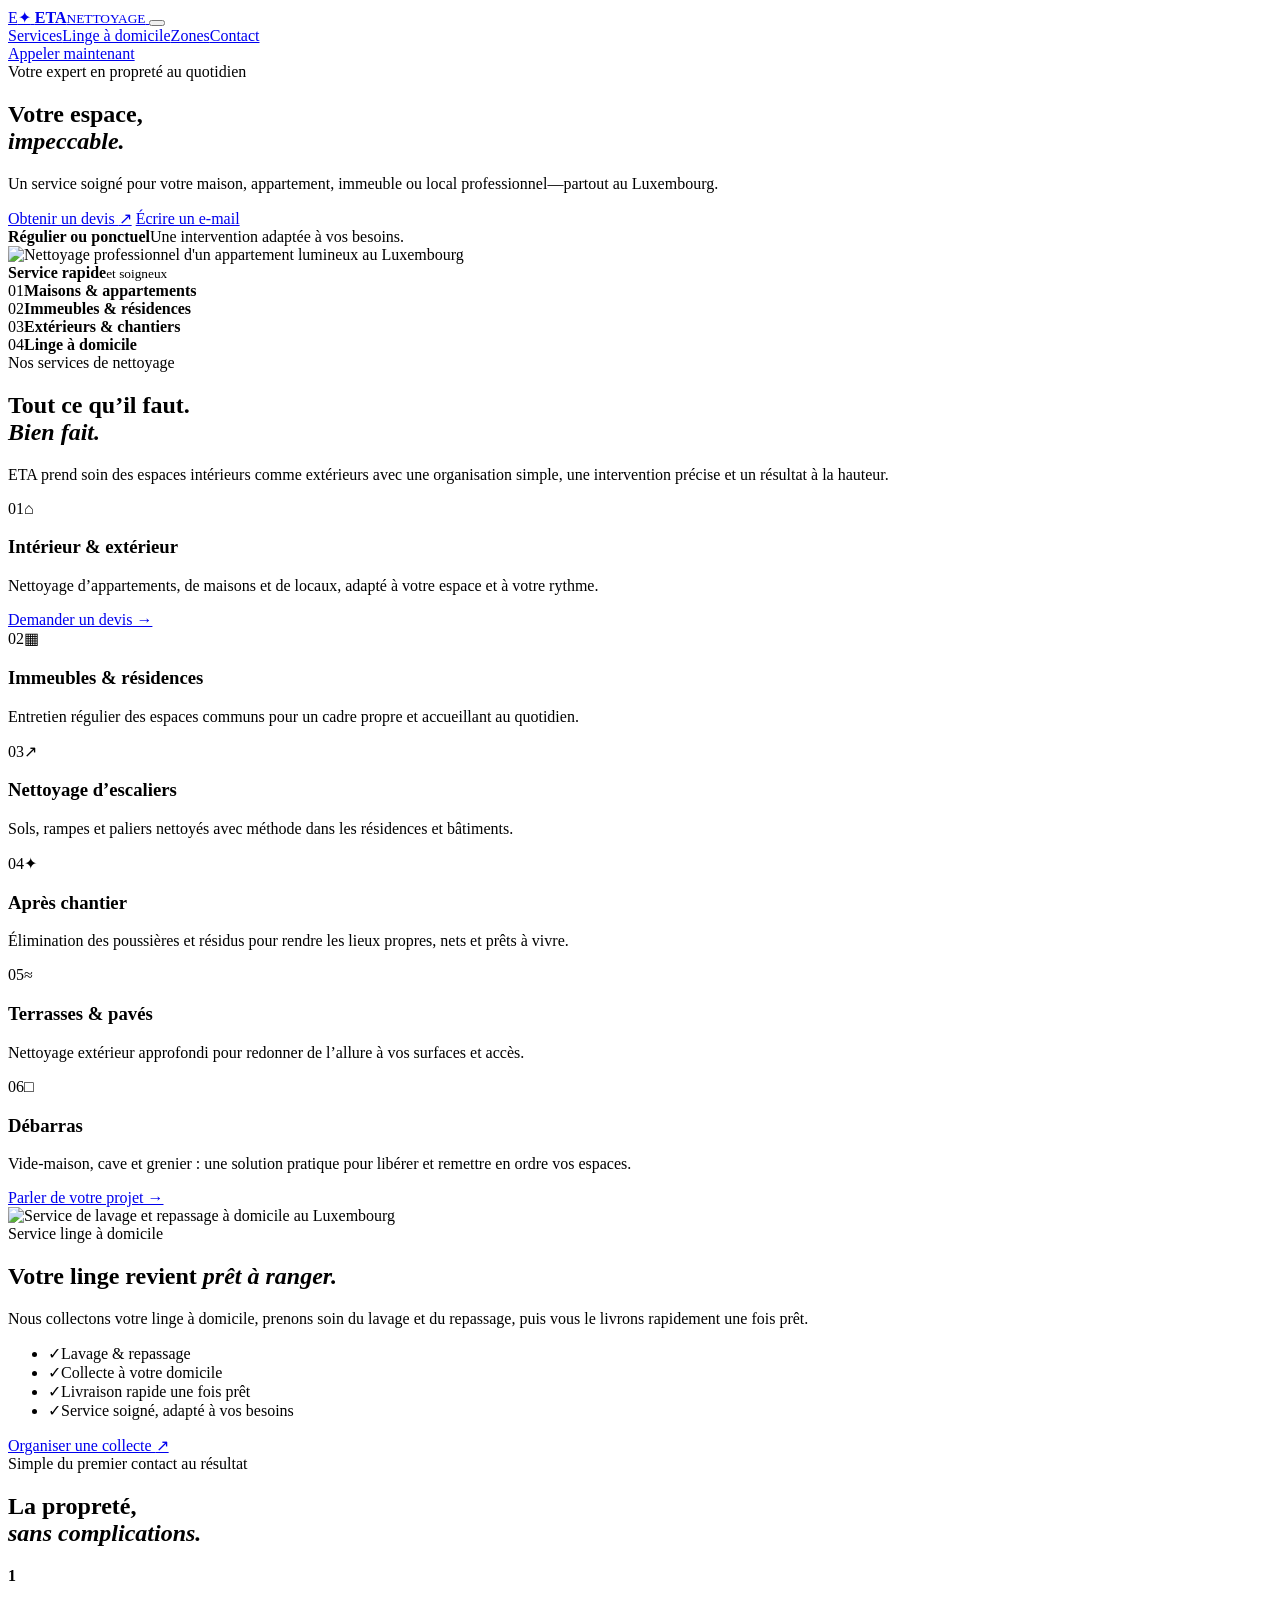
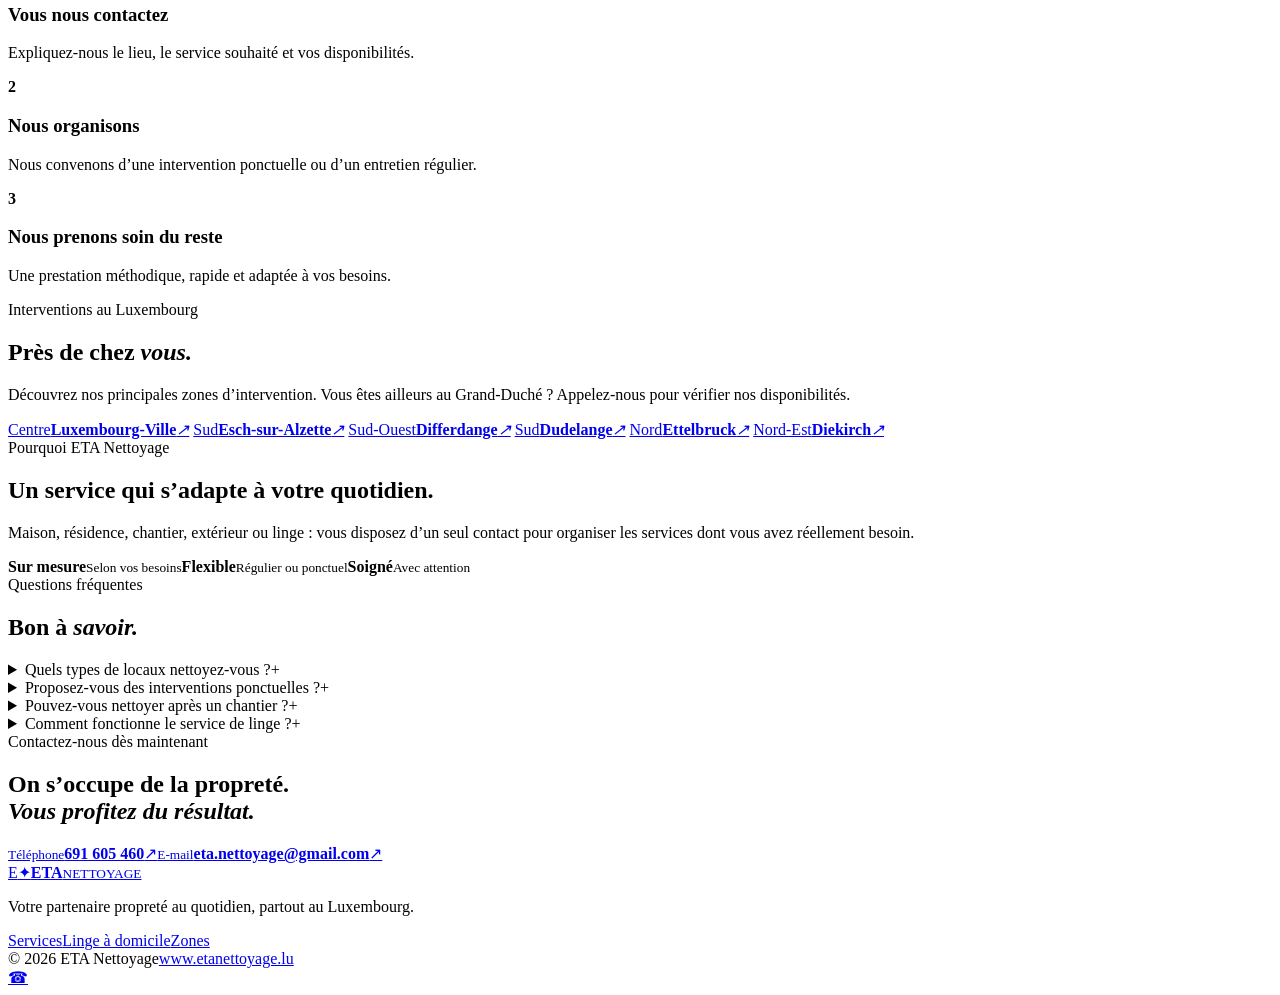
==== index.html @ 1ca92fc7 "Initial ETA Nettoyage website" ====
<!doctype html>
<html lang="fr">
<head>
  <meta charset="utf-8">
  <meta name="viewport" content="width=device-width, initial-scale=1">
  <title>Entreprise de nettoyage au Luxembourg | ETA Nettoyage</title>
  <meta name="description" content="ETA Nettoyage : nettoyage intérieur et extérieur, immeubles, fin de chantier, terrasses, débarras et service de linge à domicile partout au Luxembourg.">
  <meta name="robots" content="index,follow,max-image-preview:large">
  <meta name="theme-color" content="#082b4c">
  <link rel="canonical" href="https://www.etanettoyage.lu/">
  <link rel="icon" href="assets/favicon.svg" type="image/svg+xml">
  <link rel="preload" as="image" href="assets/nettoyage-luxembourg.webp" type="image/webp">
  <link rel="stylesheet" href="styles.css">
  <script type="application/ld+json">
  {"@context":"https://schema.org","@type":"CleaningService","name":"ETA Nettoyage","url":"https://www.etanettoyage.lu/","telephone":"+352691605460","email":"eta.nettoyage@gmail.com","areaServed":["Luxembourg","Luxembourg-Ville","Esch-sur-Alzette","Differdange","Dudelange","Ettelbruck","Diekirch"],"description":"Nettoyage intérieur et extérieur, entretien d'immeubles, nettoyage après chantier, débarras et service de linge à domicile au Luxembourg."}
  </script>
</head>
<body>
  <header class="site-header">
    <a class="brand" href="#accueil" aria-label="ETA Nettoyage, accueil">
      <span class="brand-mark">E<span>✦</span></span>
      <span><b>ETA</b><small>NETTOYAGE</small></span>
    </a>
    <button class="menu-toggle" aria-expanded="false" aria-controls="main-nav" aria-label="Ouvrir le menu"><span></span><span></span></button>
    <nav id="main-nav" class="main-nav" aria-label="Navigation principale">
      <a href="#services">Services</a><a href="#linge">Linge à domicile</a><a href="#zones">Zones</a><a href="#contact">Contact</a>
    </nav>
    <a class="button button-small header-call" href="tel:+352691605460">Appeler maintenant</a>
  </header>

  <main id="accueil">
    <section class="hero">
      <div class="hero-copy">
        <span class="eyebrow">Votre expert en propreté au quotidien</span>
        <h1>Votre espace,<br><em>impeccable.</em></h1>
        <p>Un service soigné pour votre maison, appartement, immeuble ou local professionnel—partout au Luxembourg.</p>
        <div class="hero-actions">
          <a class="button" href="tel:+352691605460">Obtenir un devis <span>↗</span></a>
          <a class="text-link" href="mailto:eta.nettoyage@gmail.com">Écrire un e-mail</a>
        </div>
        <div class="hero-proof"><b>Régulier ou ponctuel</b><span>Une intervention adaptée à vos besoins.</span></div>
      </div>
      <div class="hero-visual">
        <div class="image-frame"><img src="assets/nettoyage-luxembourg.webp" alt="Nettoyage professionnel d'un appartement lumineux au Luxembourg" width="1800" height="1012"></div>
        <div class="orbit orbit-one"></div><div class="orbit orbit-two"></div>
        <div class="availability"><span></span><b>Service rapide</b><small>et soigneux</small></div>
      </div>
    </section>

    <section class="trust-strip" aria-label="Nos engagements">
      <div><span>01</span><b>Maisons & appartements</b></div>
      <div><span>02</span><b>Immeubles & résidences</b></div>
      <div><span>03</span><b>Extérieurs & chantiers</b></div>
      <div><span>04</span><b>Linge à domicile</b></div>
    </section>

    <section id="services" class="section services wrap">
      <div class="section-heading split">
        <div><span class="eyebrow">Nos services de nettoyage</span><h2>Tout ce qu’il faut.<br><em>Bien fait.</em></h2></div>
        <p>ETA prend soin des espaces intérieurs comme extérieurs avec une organisation simple, une intervention précise et un résultat à la hauteur.</p>
      </div>
      <div class="service-grid">
        <article class="service-card featured"><span class="service-no">01</span><span class="service-icon">⌂</span><h3>Intérieur & extérieur</h3><p>Nettoyage d’appartements, de maisons et de locaux, adapté à votre espace et à votre rythme.</p><a href="tel:+352691605460">Demander un devis →</a></article>
        <article class="service-card"><span class="service-no">02</span><span class="service-icon">▦</span><h3>Immeubles & résidences</h3><p>Entretien régulier des espaces communs pour un cadre propre et accueillant au quotidien.</p></article>
        <article class="service-card"><span class="service-no">03</span><span class="service-icon">↗</span><h3>Nettoyage d’escaliers</h3><p>Sols, rampes et paliers nettoyés avec méthode dans les résidences et bâtiments.</p></article>
        <article class="service-card"><span class="service-no">04</span><span class="service-icon">✦</span><h3>Après chantier</h3><p>Élimination des poussières et résidus pour rendre les lieux propres, nets et prêts à vivre.</p></article>
        <article class="service-card"><span class="service-no">05</span><span class="service-icon">≈</span><h3>Terrasses & pavés</h3><p>Nettoyage extérieur approfondi pour redonner de l’allure à vos surfaces et accès.</p></article>
        <article class="service-card dark"><span class="service-no">06</span><span class="service-icon">□</span><h3>Débarras</h3><p>Vide-maison, cave et grenier : une solution pratique pour libérer et remettre en ordre vos espaces.</p><a href="tel:+352691605460">Parler de votre projet →</a></article>
      </div>
    </section>

    <section id="linge" class="laundry">
      <div class="laundry-image"><img src="assets/service-linge-domicile.webp" alt="Service de lavage et repassage à domicile au Luxembourg" width="1600" height="1200" loading="lazy"></div>
      <div class="laundry-copy">
        <span class="eyebrow light">Service linge à domicile</span>
        <h2>Votre linge revient <em>prêt à ranger.</em></h2>
        <p>Nous collectons votre linge à domicile, prenons soin du lavage et du repassage, puis vous le livrons rapidement une fois prêt.</p>
        <ul>
          <li><span>✓</span>Lavage & repassage</li>
          <li><span>✓</span>Collecte à votre domicile</li>
          <li><span>✓</span>Livraison rapide une fois prêt</li>
          <li><span>✓</span>Service soigné, adapté à vos besoins</li>
        </ul>
        <a class="button button-white" href="tel:+352691605460">Organiser une collecte <span>↗</span></a>
      </div>
    </section>

    <section class="section method wrap">
      <div class="method-intro"><span class="eyebrow">Simple du premier contact au résultat</span><h2>La propreté,<br><em>sans complications.</em></h2></div>
      <div class="steps">
        <article><b>1</b><div><h3>Vous nous contactez</h3><p>Expliquez-nous le lieu, le service souhaité et vos disponibilités.</p></div></article>
        <article><b>2</b><div><h3>Nous organisons</h3><p>Nous convenons d’une intervention ponctuelle ou d’un entretien régulier.</p></div></article>
        <article><b>3</b><div><h3>Nous prenons soin du reste</h3><p>Une prestation méthodique, rapide et adaptée à vos besoins.</p></div></article>
      </div>
    </section>

    <section id="zones" class="section areas">
      <div class="wrap">
        <div class="section-heading split"><div><span class="eyebrow light">Interventions au Luxembourg</span><h2>Près de chez <em>vous.</em></h2></div><p>Découvrez nos principales zones d’intervention. Vous êtes ailleurs au Grand-Duché ? Appelez-nous pour vérifier nos disponibilités.</p></div>
        <div class="area-grid">
          <a href="villes/luxembourg-ville.html"><span>Centre</span><b>Luxembourg-Ville</b><i>↗</i></a>
          <a href="villes/esch-sur-alzette.html"><span>Sud</span><b>Esch-sur-Alzette</b><i>↗</i></a>
          <a href="villes/differdange.html"><span>Sud-Ouest</span><b>Differdange</b><i>↗</i></a>
          <a href="villes/dudelange.html"><span>Sud</span><b>Dudelange</b><i>↗</i></a>
          <a href="villes/ettelbruck.html"><span>Nord</span><b>Ettelbruck</b><i>↗</i></a>
          <a href="villes/diekirch.html"><span>Nord-Est</span><b>Diekirch</b><i>↗</i></a>
        </div>
      </div>
    </section>

    <section class="section promise wrap">
      <div class="promise-card"><span class="eyebrow">Pourquoi ETA Nettoyage</span><h2>Un service qui s’adapte à votre quotidien.</h2><p>Maison, résidence, chantier, extérieur ou linge : vous disposez d’un seul contact pour organiser les services dont vous avez réellement besoin.</p><div class="promise-points"><span><b>Sur mesure</b><small>Selon vos besoins</small></span><span><b>Flexible</b><small>Régulier ou ponctuel</small></span><span><b>Soigné</b><small>Avec attention</small></span></div></div>
    </section>

    <section class="section faq wrap">
      <div class="section-heading centered"><span class="eyebrow">Questions fréquentes</span><h2>Bon à <em>savoir.</em></h2></div>
      <div class="faq-list">
        <details><summary>Quels types de locaux nettoyez-vous ?<span>+</span></summary><p>Nous intervenons dans les appartements, maisons, locaux, immeubles et résidences, à l’intérieur comme à l’extérieur.</p></details>
        <details><summary>Proposez-vous des interventions ponctuelles ?<span>+</span></summary><p>Oui. Nos services peuvent être organisés ponctuellement ou régulièrement, selon votre situation.</p></details>
        <details><summary>Pouvez-vous nettoyer après un chantier ?<span>+</span></summary><p>Oui, nous proposons un nettoyage après chantier ainsi que le nettoyage des terrasses, pavés et autres surfaces extérieures.</p></details>
        <details><summary>Comment fonctionne le service de linge ?<span>+</span></summary><p>Nous collectons votre linge à domicile, assurons le lavage et le repassage, puis le livrons rapidement une fois prêt.</p></details>
      </div>
    </section>

    <section id="contact" class="contact">
      <div class="contact-glow"></div>
      <div class="wrap contact-inner">
        <div><span class="eyebrow light">Contactez-nous dès maintenant</span><h2>On s’occupe de la propreté.<br><em>Vous profitez du résultat.</em></h2></div>
        <div class="contact-actions"><a href="tel:+352691605460"><small>Téléphone</small><b>691 605 460</b><span>↗</span></a><a href="mailto:eta.nettoyage@gmail.com"><small>E-mail</small><b>eta.nettoyage@gmail.com</b><span>↗</span></a></div>
      </div>
    </section>
  </main>

  <footer class="footer"><div class="wrap footer-main"><a class="brand brand-footer" href="#accueil"><span class="brand-mark">E<span>✦</span></span><span><b>ETA</b><small>NETTOYAGE</small></span></a><p>Votre partenaire propreté au quotidien, partout au Luxembourg.</p><div><a href="#services">Services</a><a href="#linge">Linge à domicile</a><a href="#zones">Zones</a></div></div><div class="wrap footer-bottom"><span>© 2026 ETA Nettoyage</span><a href="https://www.etanettoyage.lu/">www.etanettoyage.lu</a></div></footer>
  <a class="floating-call" href="tel:+352691605460" aria-label="Appeler ETA Nettoyage">☎</a>
  <script src="script.js"></script>
</body>
</html>
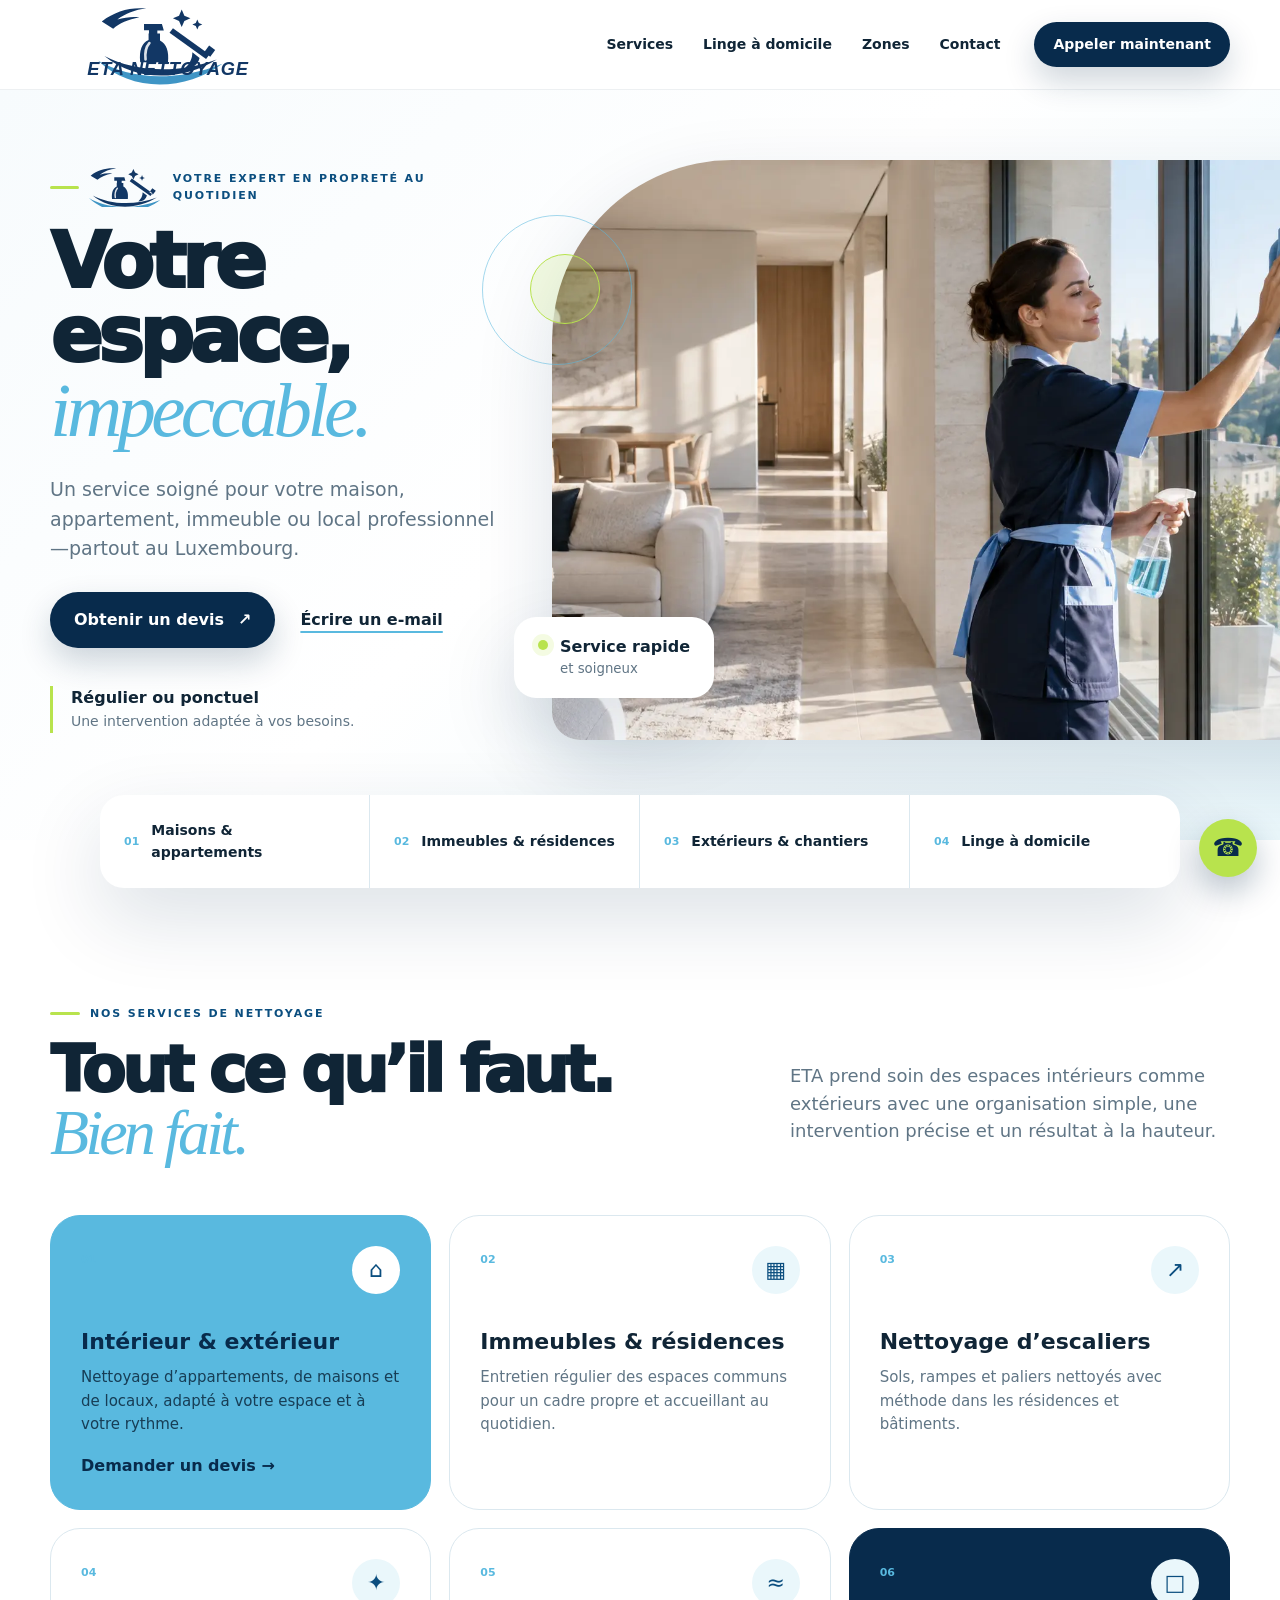
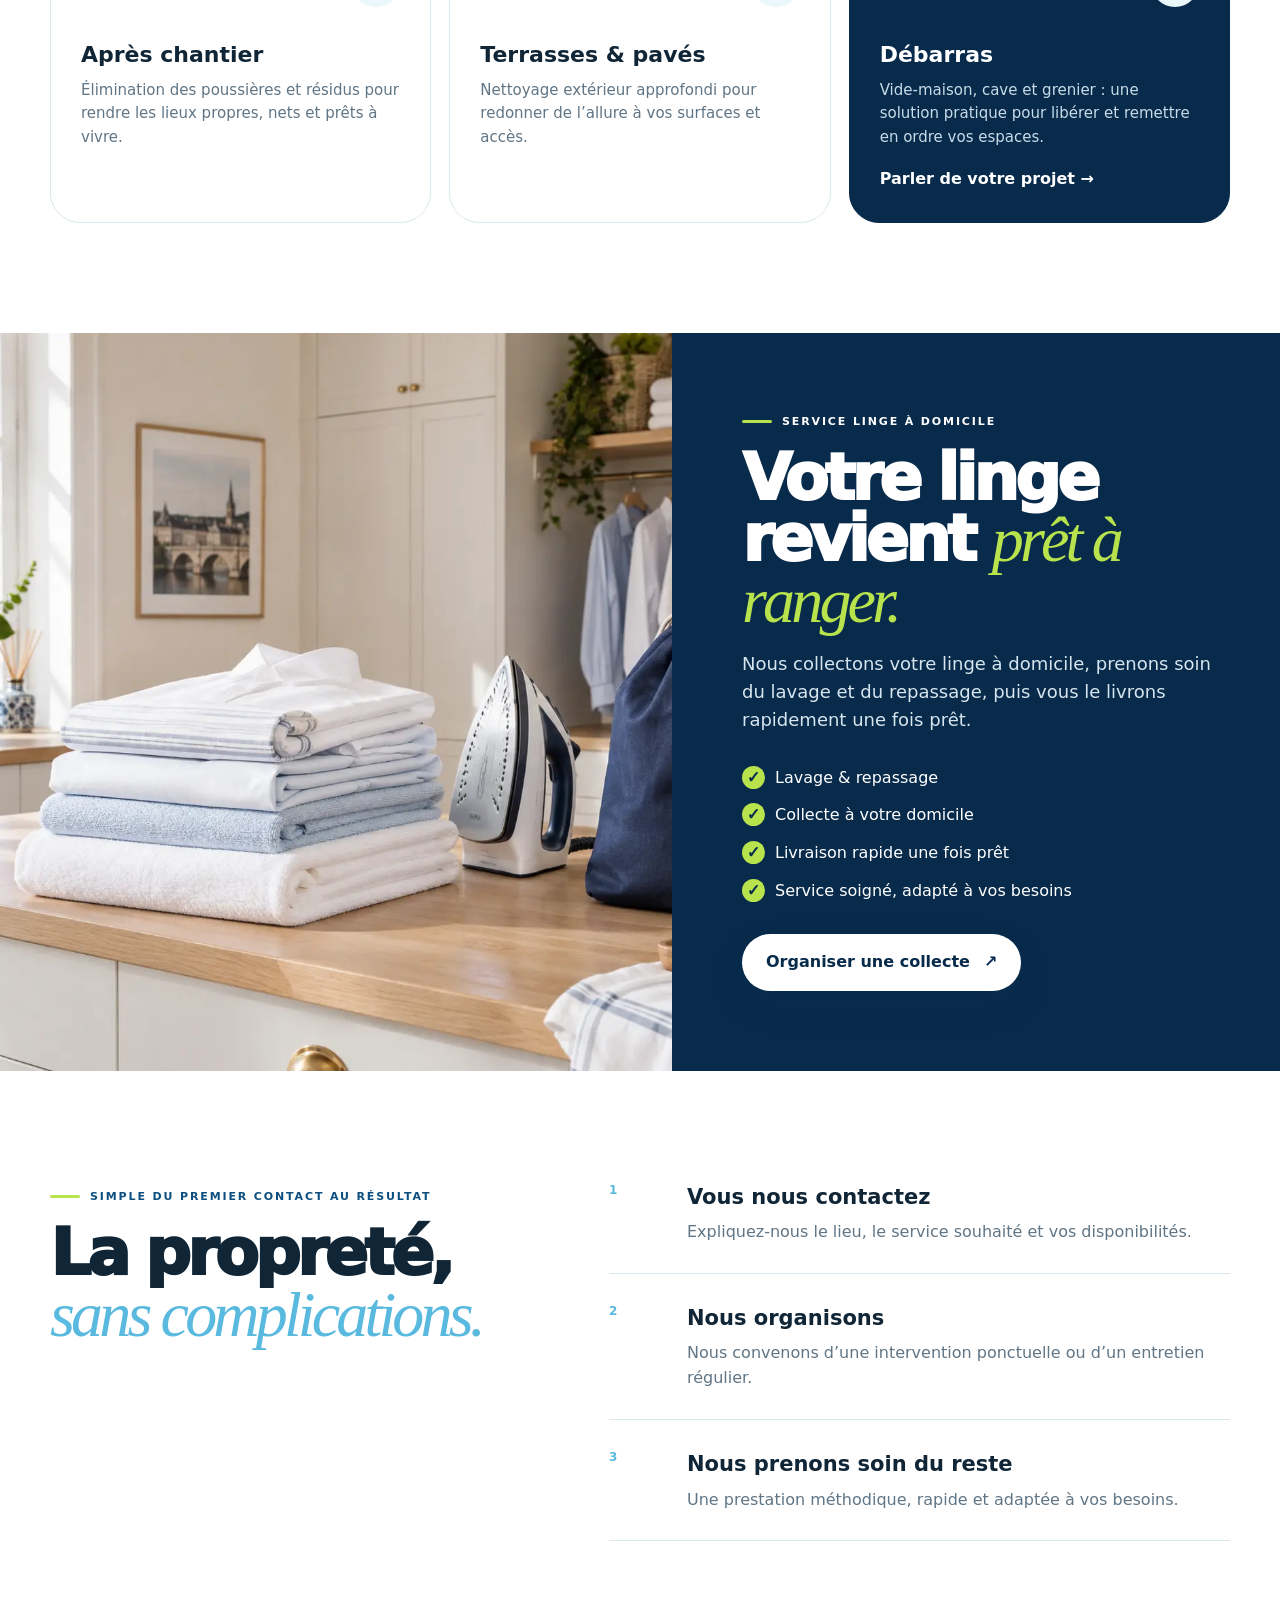
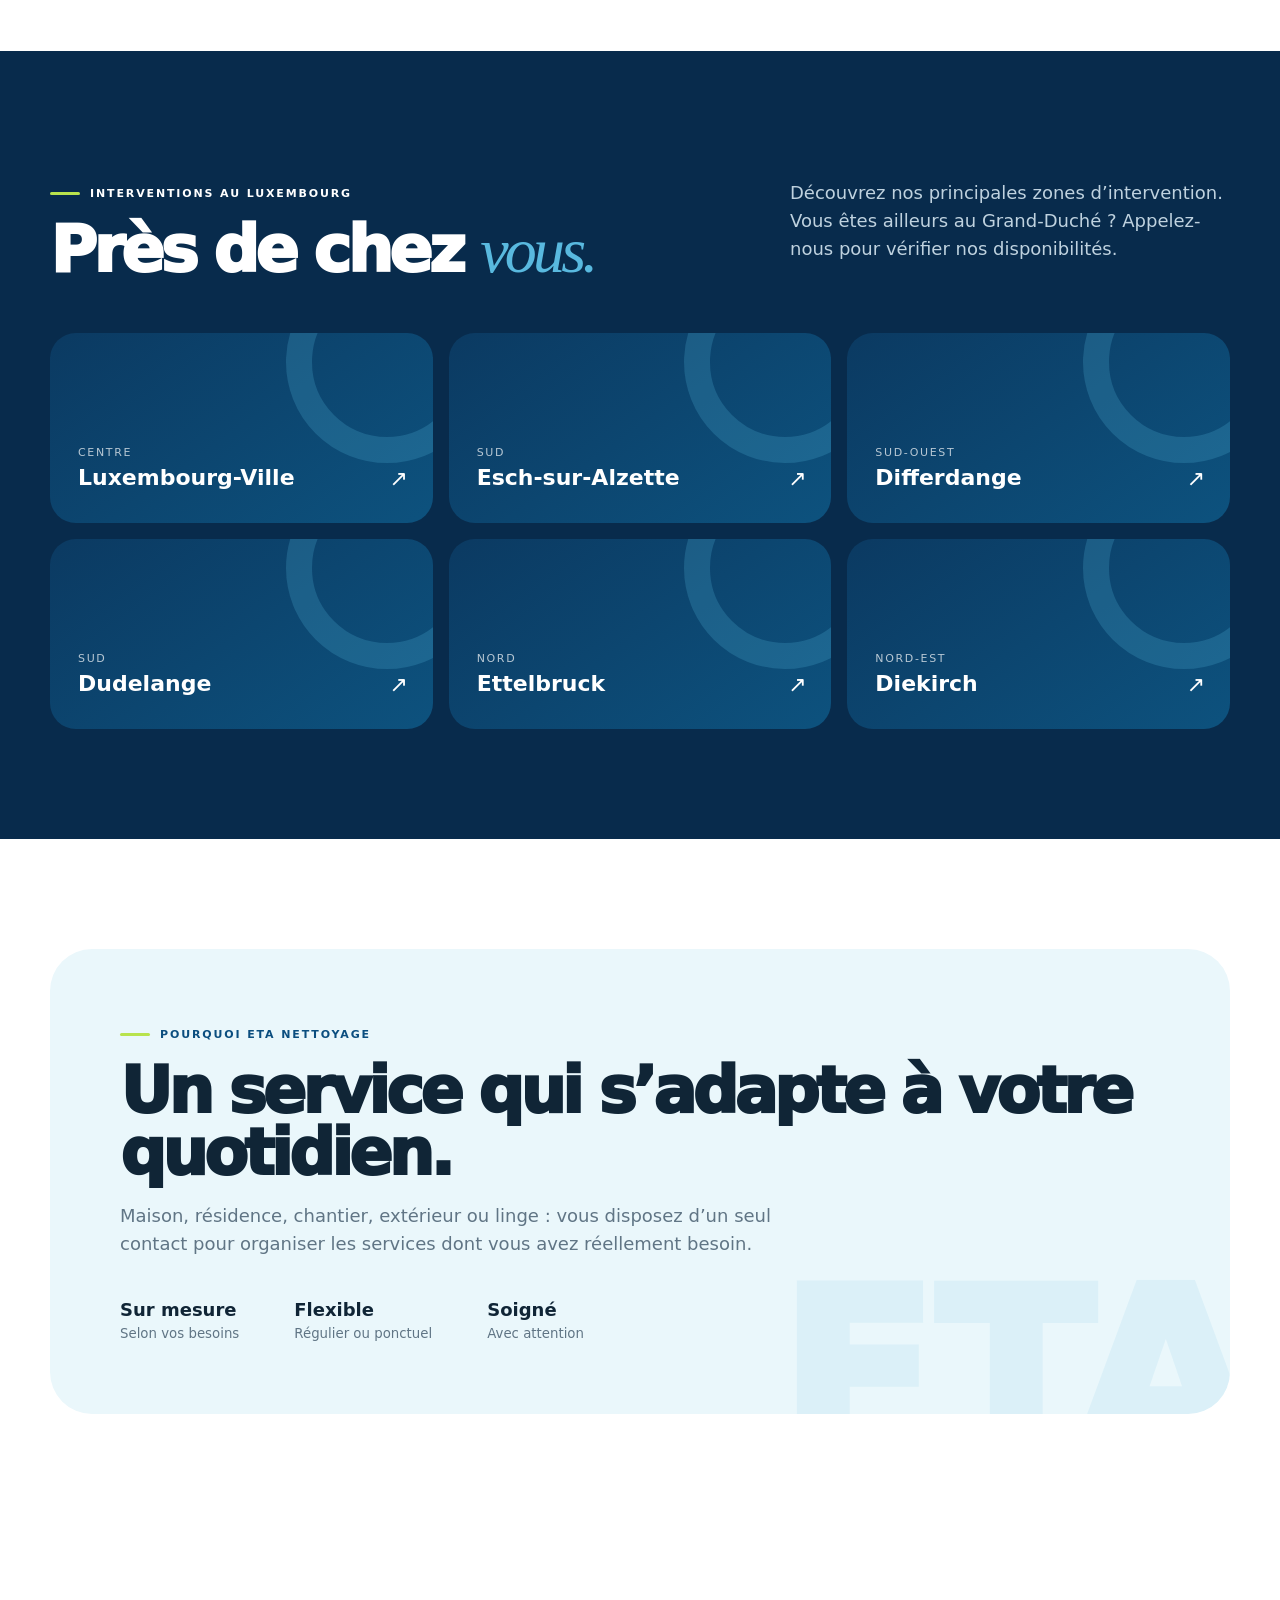
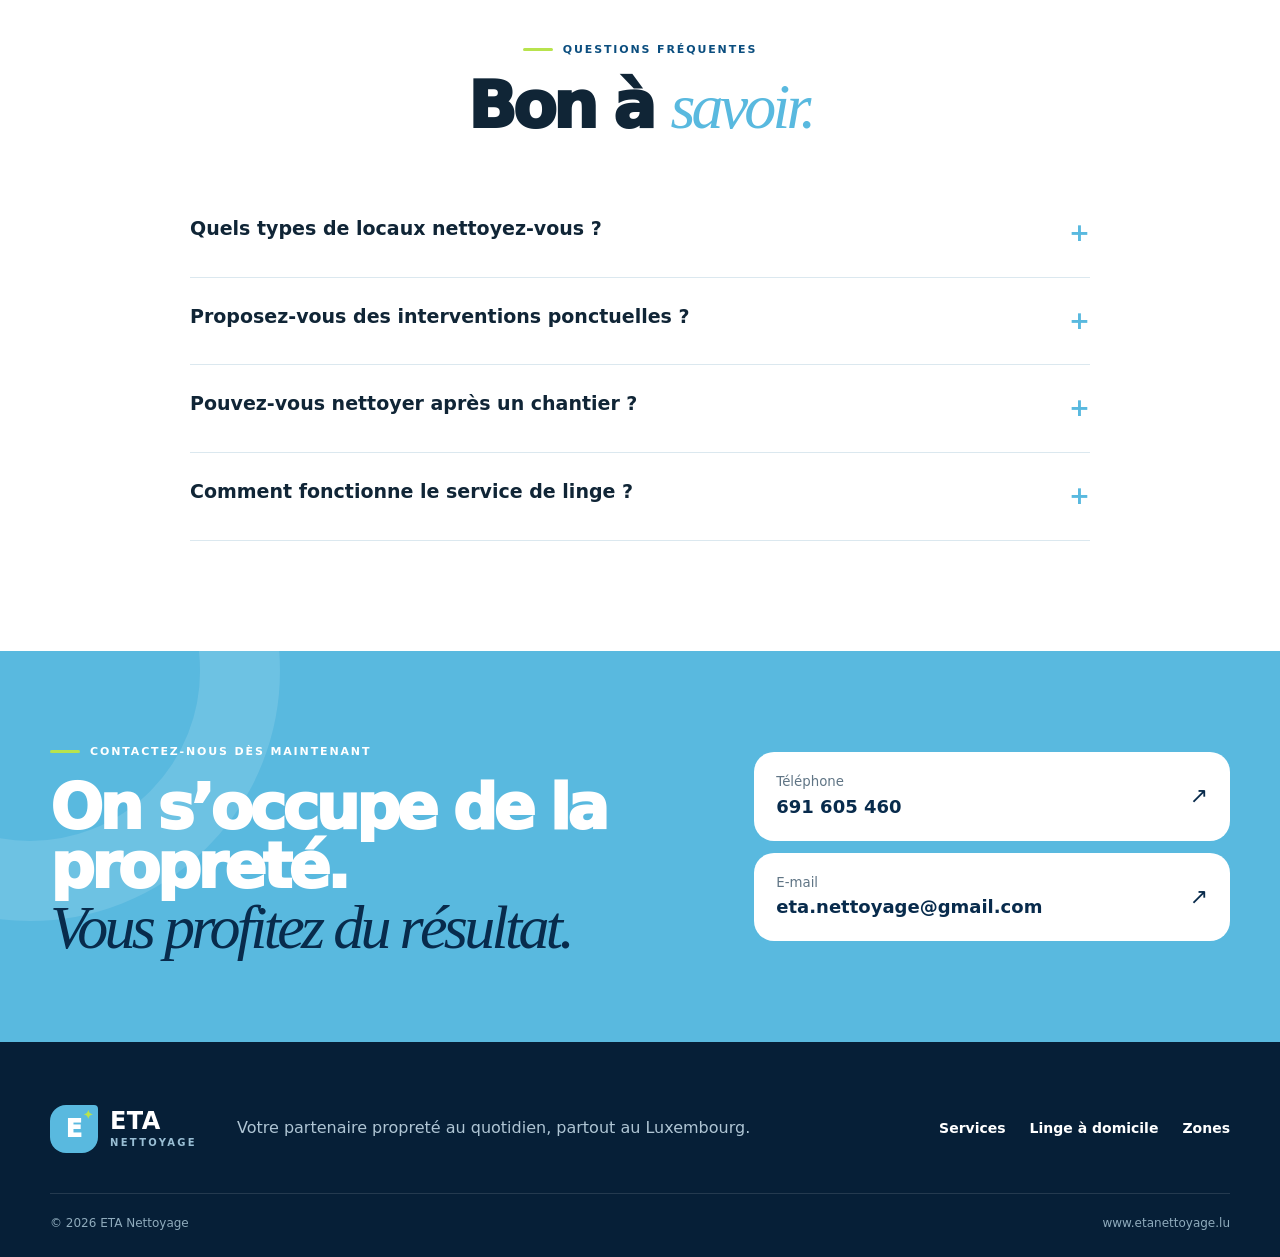
==== commit ea3a4ae5: "Use recreated ETA logo and rebalance hero typography" ====
--- a/index.html
+++ b/index.html
@@ -18,8 +18,7 @@
 <body>
   <header class="site-header">
     <a class="brand" href="#accueil" aria-label="ETA Nettoyage, accueil">
-      <span class="brand-mark">E<span>✦</span></span>
-      <span><b>ETA</b><small>NETTOYAGE</small></span>
+      <img class="brand-logo" src="assets/logo.svg" alt="ETA Nettoyage" width="236" height="80">
     </a>
     <button class="menu-toggle" aria-expanded="false" aria-controls="main-nav" aria-label="Ouvrir le menu"><span></span><span></span></button>
     <nav id="main-nav" class="main-nav" aria-label="Navigation principale">
@@ -31,7 +30,7 @@
   <main id="accueil">
     <section class="hero">
       <div class="hero-copy">
-        <span class="eyebrow">Votre expert en propreté au quotidien</span>
+        <span class="eyebrow hero-eyebrow"><img src="assets/logo-mark.svg" alt="" width="74" height="40"><span>Votre expert en propreté au quotidien</span></span>
         <h1>Votre espace,<br><em>impeccable.</em></h1>
         <p>Un service soigné pour votre maison, appartement, immeuble ou local professionnel—partout au Luxembourg.</p>
         <div class="hero-actions">
--- a/styles.css
+++ b/styles.css
@@ -0,0 +1,4 @@
+:root{--navy:#082b4c;--blue:#0b4e7f;--sky:#59b9df;--ice:#eaf7fb;--mint:#b8e34d;--ink:#102536;--muted:#607585;--line:#dbe8ef;--white:#fff;--shadow:0 30px 80px rgba(8,43,76,.14);--radius:30px}
+*{box-sizing:border-box}html{scroll-behavior:smooth}body{margin:0;font-family:Inter,Avenir,ui-sans-serif,system-ui,-apple-system,"Segoe UI",sans-serif;color:var(--ink);background:#fff;line-height:1.55}img{display:block;max-width:100%}a{color:inherit;text-decoration:none}.wrap{width:min(1180px,calc(100% - 40px));margin-inline:auto}.site-header{height:90px;display:flex;align-items:center;gap:34px;padding:0 max(20px,calc((100vw - 1180px)/2));background:rgba(255,255,255,.94);backdrop-filter:blur(16px);position:sticky;top:0;z-index:30;border-bottom:1px solid rgba(8,43,76,.07)}.brand{display:flex;align-items:center;gap:12px;line-height:1}.brand-mark{width:48px;height:48px;border-radius:16px 4px 16px 16px;background:var(--navy);color:white;display:grid;place-items:center;font-size:24px;font-weight:950;position:relative}.brand-mark span{font-size:12px;color:var(--mint);position:absolute;right:5px;top:4px}.brand>span:last-child{display:flex;flex-direction:column}.brand b{font-size:24px;letter-spacing:.02em}.brand small{font-size:10px;letter-spacing:.23em;font-weight:900;color:var(--blue);margin-top:5px}.main-nav{display:flex;gap:30px;margin-left:auto;font-size:14px;font-weight:750}.main-nav a{position:relative}.main-nav a:after{content:"";position:absolute;left:0;right:100%;bottom:-7px;height:2px;background:var(--sky);transition:.25s}.main-nav a:hover:after{right:0}.button{display:inline-flex;align-items:center;justify-content:center;gap:14px;border-radius:999px;background:var(--navy);color:#fff;padding:16px 24px;font-weight:850;box-shadow:0 14px 32px rgba(8,43,76,.2);transition:.25s}.button:hover{transform:translateY(-2px);background:var(--blue)}.button-small{padding:12px 19px;font-size:14px}.button-white{background:#fff;color:var(--navy)}.text-link{font-weight:800;text-decoration:underline;text-decoration-color:var(--sky);text-decoration-thickness:2px;text-underline-offset:6px}.menu-toggle{display:none;border:0;background:none;padding:9px}.menu-toggle span{display:block;width:25px;height:2px;background:var(--navy);margin:6px}.hero{min-height:700px;display:grid;grid-template-columns:minmax(420px,.8fr) minmax(520px,1.2fr);align-items:center;gap:50px;padding:70px max(20px,calc((100vw - 1180px)/2)) 100px;overflow:hidden;background:linear-gradient(135deg,#f7fbfd 0%,#fff 48%,#eaf7fb 100%)}.hero-copy{position:relative;z-index:2}.eyebrow{display:inline-flex;align-items:center;gap:10px;text-transform:uppercase;letter-spacing:.17em;font-size:11px;font-weight:900;color:var(--blue);margin-bottom:18px}.eyebrow:before{content:"";width:30px;height:3px;background:var(--mint);border-radius:4px}.eyebrow.light{color:#fff}.hero h1,.section-heading h2,.laundry h2,.method h2,.promise h2,.contact h2,.city-hero h1{font-size:clamp(48px,6vw,80px);letter-spacing:-.06em;line-height:.96;margin:0;font-weight:920}.hero h1 em,.section-heading h2 em,.method h2 em,.contact h2 em,.city-hero h1 em{font-family:Georgia,serif;font-weight:400;color:var(--sky)}.hero p{font-size:19px;color:var(--muted);max-width:590px;margin:28px 0}.hero-actions{display:flex;align-items:center;gap:25px}.hero-proof{margin-top:38px;padding-left:18px;border-left:3px solid var(--mint);display:flex;flex-direction:column}.hero-proof span{font-size:14px;color:var(--muted)}.hero-visual{position:relative;min-height:580px}.image-frame{position:absolute;inset:0 -14vw 0 0;border-radius:180px 0 0 28px;overflow:hidden;box-shadow:var(--shadow)}.image-frame img{width:100%;height:100%;object-fit:cover;object-position:center}.orbit{position:absolute;border:1px solid rgba(89,185,223,.55);border-radius:50%;pointer-events:none}.orbit-one{width:150px;height:150px;left:-70px;top:55px}.orbit-two{width:70px;height:70px;left:-22px;top:94px;background:rgba(184,227,77,.16);border-color:var(--mint)}.availability{position:absolute;left:-38px;bottom:42px;background:#fff;padding:18px 24px;border-radius:22px;box-shadow:var(--shadow);display:grid;grid-template-columns:12px auto;column-gap:10px}.availability>span{width:10px;height:10px;background:var(--mint);border-radius:50%;margin-top:5px;box-shadow:0 0 0 6px rgba(184,227,77,.16)}.availability b,.availability small{grid-column:2}.availability small{color:var(--muted)}.trust-strip{width:min(1080px,calc(100% - 40px));margin:-45px auto 0;position:relative;z-index:4;background:#fff;box-shadow:var(--shadow);border-radius:24px;display:grid;grid-template-columns:repeat(4,1fr);overflow:hidden}.trust-strip div{display:grid;grid-template-columns:auto 1fr;gap:12px;padding:25px 24px;border-right:1px solid var(--line);align-items:center}.trust-strip div:last-child{border:0}.trust-strip span{font-size:11px;color:var(--sky);font-weight:900}.trust-strip b{font-size:14px}.section{padding:110px 0}.section-heading{margin-bottom:52px}.split{display:grid;grid-template-columns:1.2fr .8fr;gap:80px;align-items:end}.section-heading h2,.method h2,.promise h2{font-size:clamp(42px,5vw,66px)}.split>p{font-size:18px;color:var(--muted);max-width:510px}.service-grid{display:grid;grid-template-columns:repeat(3,1fr);gap:18px}.service-card{border:1px solid var(--line);border-radius:var(--radius);padding:30px;min-height:285px;position:relative;transition:.25s;background:#fff}.service-card:hover{transform:translateY(-5px);box-shadow:var(--shadow);border-color:transparent}.service-no{font-size:11px;color:var(--sky);font-weight:900}.service-icon{float:right;width:48px;height:48px;border-radius:50%;display:grid;place-items:center;background:var(--ice);font-size:22px;color:var(--blue)}.service-card h3{font-size:22px;line-height:1.15;margin:58px 0 12px}.service-card p{font-size:15px;color:var(--muted);margin:0}.service-card a{display:inline-block;margin-top:18px;font-weight:850}.service-card.featured{background:var(--sky);color:var(--navy);border-color:var(--sky)}.service-card.featured p{color:#173d55}.service-card.featured .service-icon{background:#fff}.service-card.dark{background:var(--navy);color:#fff;border-color:var(--navy)}.service-card.dark p{color:#c8dbe8}.laundry{display:grid;grid-template-columns:1.05fr .95fr;min-height:680px;background:var(--navy);color:#fff}.laundry-image img{width:100%;height:100%;object-fit:cover}.laundry-copy{padding:80px max(40px,calc((100vw - 1180px)/2));padding-left:70px;display:flex;flex-direction:column;align-items:flex-start;justify-content:center}.laundry h2{font-size:clamp(42px,5vw,64px);max-width:620px}.laundry h2 em{font-family:Georgia,serif;font-weight:400;color:var(--mint)}.laundry-copy>p{font-size:18px;color:#d6e5ee;max-width:580px}.laundry ul{list-style:none;padding:0;margin:14px 0 30px;display:grid;gap:13px}.laundry li span{display:inline-grid;place-items:center;width:23px;height:23px;border-radius:50%;background:var(--mint);color:var(--navy);font-weight:950;margin-right:10px}.method{display:grid;grid-template-columns:.85fr 1.15fr;gap:100px}.steps article{display:grid;grid-template-columns:58px 1fr;gap:20px;padding:28px 0;border-bottom:1px solid var(--line)}.steps article:first-child{padding-top:0}.steps>b,.steps article>b{font-size:12px;color:var(--sky)}.steps h3{margin:0 0 7px;font-size:21px}.steps p{margin:0;color:var(--muted)}.areas{background:var(--navy);color:#fff}.areas .split>p{color:#bfd2df}.area-grid{display:grid;grid-template-columns:repeat(3,1fr);gap:16px}.area-grid a{min-height:190px;padding:28px;border-radius:26px;background:linear-gradient(145deg,#0b3a62,#0d527e);position:relative;overflow:hidden;display:flex;flex-direction:column;justify-content:flex-end;transition:.25s}.area-grid a:before{content:"";position:absolute;width:150px;height:150px;border:26px solid rgba(89,185,223,.22);border-radius:50%;right:-55px;top:-72px}.area-grid a:hover{transform:translateY(-4px);background:linear-gradient(145deg,var(--blue),var(--sky))}.area-grid span{font-size:11px;text-transform:uppercase;letter-spacing:.15em;opacity:.7}.area-grid b{font-size:22px}.area-grid i{font-style:normal;position:absolute;right:25px;bottom:27px;font-size:22px}.promise-card{border-radius:42px;background:var(--ice);padding:70px;position:relative;overflow:hidden}.promise-card:after{content:"ETA";position:absolute;right:-20px;bottom:-80px;font-size:230px;font-weight:950;color:rgba(89,185,223,.1);line-height:1}.promise-card>p{font-size:18px;color:var(--muted);max-width:720px;position:relative;z-index:1}.promise-points{display:flex;gap:55px;margin-top:38px;position:relative;z-index:1}.promise-points span{display:flex;flex-direction:column}.promise-points b{font-size:18px}.promise-points small{color:var(--muted)}.centered{text-align:center}.centered .eyebrow{justify-content:center}.faq-list{max-width:900px;margin:auto}.faq details{border-bottom:1px solid var(--line)}.faq summary{list-style:none;cursor:pointer;padding:24px 0;display:flex;justify-content:space-between;font-size:19px;font-weight:800}.faq summary::-webkit-details-marker{display:none}.faq summary span{font-size:25px;color:var(--sky)}.faq details p{margin:-5px 0 24px;color:var(--muted);max-width:760px}.contact{background:var(--sky);color:#fff;padding:85px 0;position:relative;overflow:hidden}.contact-glow{position:absolute;width:500px;height:500px;border:80px solid rgba(255,255,255,.12);border-radius:50%;left:-220px;top:-230px}.contact-inner{position:relative;display:grid;grid-template-columns:1fr .75fr;gap:70px;align-items:center}.contact h2{font-size:clamp(40px,5vw,62px)}.contact h2 em{color:var(--navy)}.contact-actions{display:grid;gap:12px}.contact-actions a{background:#fff;color:var(--navy);padding:20px 22px;border-radius:20px;display:grid;grid-template-columns:1fr auto}.contact-actions small{display:block;color:var(--muted);grid-column:1}.contact-actions b{font-size:18px;grid-column:1;overflow-wrap:anywhere}.contact-actions span{grid-row:1/3;grid-column:2;align-self:center;font-size:22px}.footer{background:#061f37;color:#fff;padding:58px 0 24px}.footer-main{display:grid;grid-template-columns:auto 1fr auto;gap:40px;align-items:center}.brand-footer .brand-mark{background:var(--sky)}.brand-footer small{color:#99bed4}.footer-main p{color:#afc5d4}.footer-main>div{display:flex;gap:24px;font-weight:700;font-size:14px}.footer-bottom{border-top:1px solid rgba(255,255,255,.12);margin-top:36px;padding-top:20px;display:flex;justify-content:space-between;font-size:12px;color:#8fabbc}.floating-call{position:fixed;right:23px;bottom:23px;width:58px;height:58px;border-radius:50%;background:var(--mint);color:var(--navy);display:grid;place-items:center;font-size:25px;box-shadow:0 14px 32px rgba(8,43,76,.28);z-index:40}.city-hero{background:linear-gradient(135deg,var(--navy),#0d527e);color:#fff;padding:110px 0 90px}.city-hero p{font-size:19px;color:#d2e3ed;max-width:680px;margin:26px 0}.city-content{display:grid;grid-template-columns:1.2fr .8fr;gap:70px}.city-content h2{font-size:36px;line-height:1.1}.city-content p,.city-content li{color:var(--muted)}.city-content aside{background:var(--ice);border-radius:28px;padding:30px;height:max-content}.city-content aside h3{margin-top:0}.city-content aside a{display:block;margin-top:12px;font-weight:800}.city-links{display:grid;grid-template-columns:repeat(3,1fr);gap:12px}.city-links a{padding:17px;border:1px solid var(--line);border-radius:16px;font-weight:750}.city-links a:hover{border-color:var(--sky);background:var(--ice)}
+@media(max-width:960px){.main-nav{display:none;position:absolute;top:80px;left:20px;right:20px;background:#fff;border-radius:20px;padding:24px;box-shadow:var(--shadow);flex-direction:column}.main-nav.open{display:flex}.menu-toggle{display:block;margin-left:auto}.header-call{display:none}.hero{grid-template-columns:1fr;gap:35px;padding-top:60px}.hero-visual{min-height:500px}.image-frame{inset:0 -10vw 0 8vw}.trust-strip{grid-template-columns:repeat(2,1fr)}.service-grid,.area-grid{grid-template-columns:repeat(2,1fr)}.laundry{grid-template-columns:1fr}.laundry-image{height:480px}.laundry-copy{padding:70px 35px}.method,.contact-inner,.city-content{grid-template-columns:1fr}.footer-main{grid-template-columns:auto 1fr}.footer-main>div{display:none}}
+@media(max-width:620px){.wrap{width:min(100% - 28px,1180px)}.site-header{height:76px;padding-inline:14px}.brand-mark{width:43px;height:43px}.brand b{font-size:21px}.hero{min-height:auto;padding:56px 14px 78px}.hero h1{font-size:52px}.hero p{font-size:17px}.hero-actions{align-items:flex-start;flex-direction:column}.hero-visual{min-height:400px}.image-frame{inset:0 -35vw 0 0;border-radius:100px 0 0 22px}.availability{left:10px;bottom:18px}.orbit{display:none}.trust-strip{grid-template-columns:1fr;margin-top:-34px}.trust-strip div{padding:18px 20px;border-right:0;border-bottom:1px solid var(--line)}.section{padding:78px 0}.split{grid-template-columns:1fr;gap:18px}.section-heading{margin-bottom:36px}.service-grid,.area-grid,.city-links{grid-template-columns:1fr}.laundry-image{height:340px}.laundry-copy{padding:60px 20px}.method{gap:45px}.promise-card{padding:42px 25px;border-radius:28px}.promise-points{flex-direction:column;gap:18px}.contact{padding:68px 0}.contact-inner{gap:40px}.contact-actions b{font-size:16px}.footer-main{grid-template-columns:1fr}.footer-main p{margin:0}.footer-bottom{flex-direction:column;gap:8px}.city-hero{padding:75px 0}.city-hero h1{font-size:49px}}
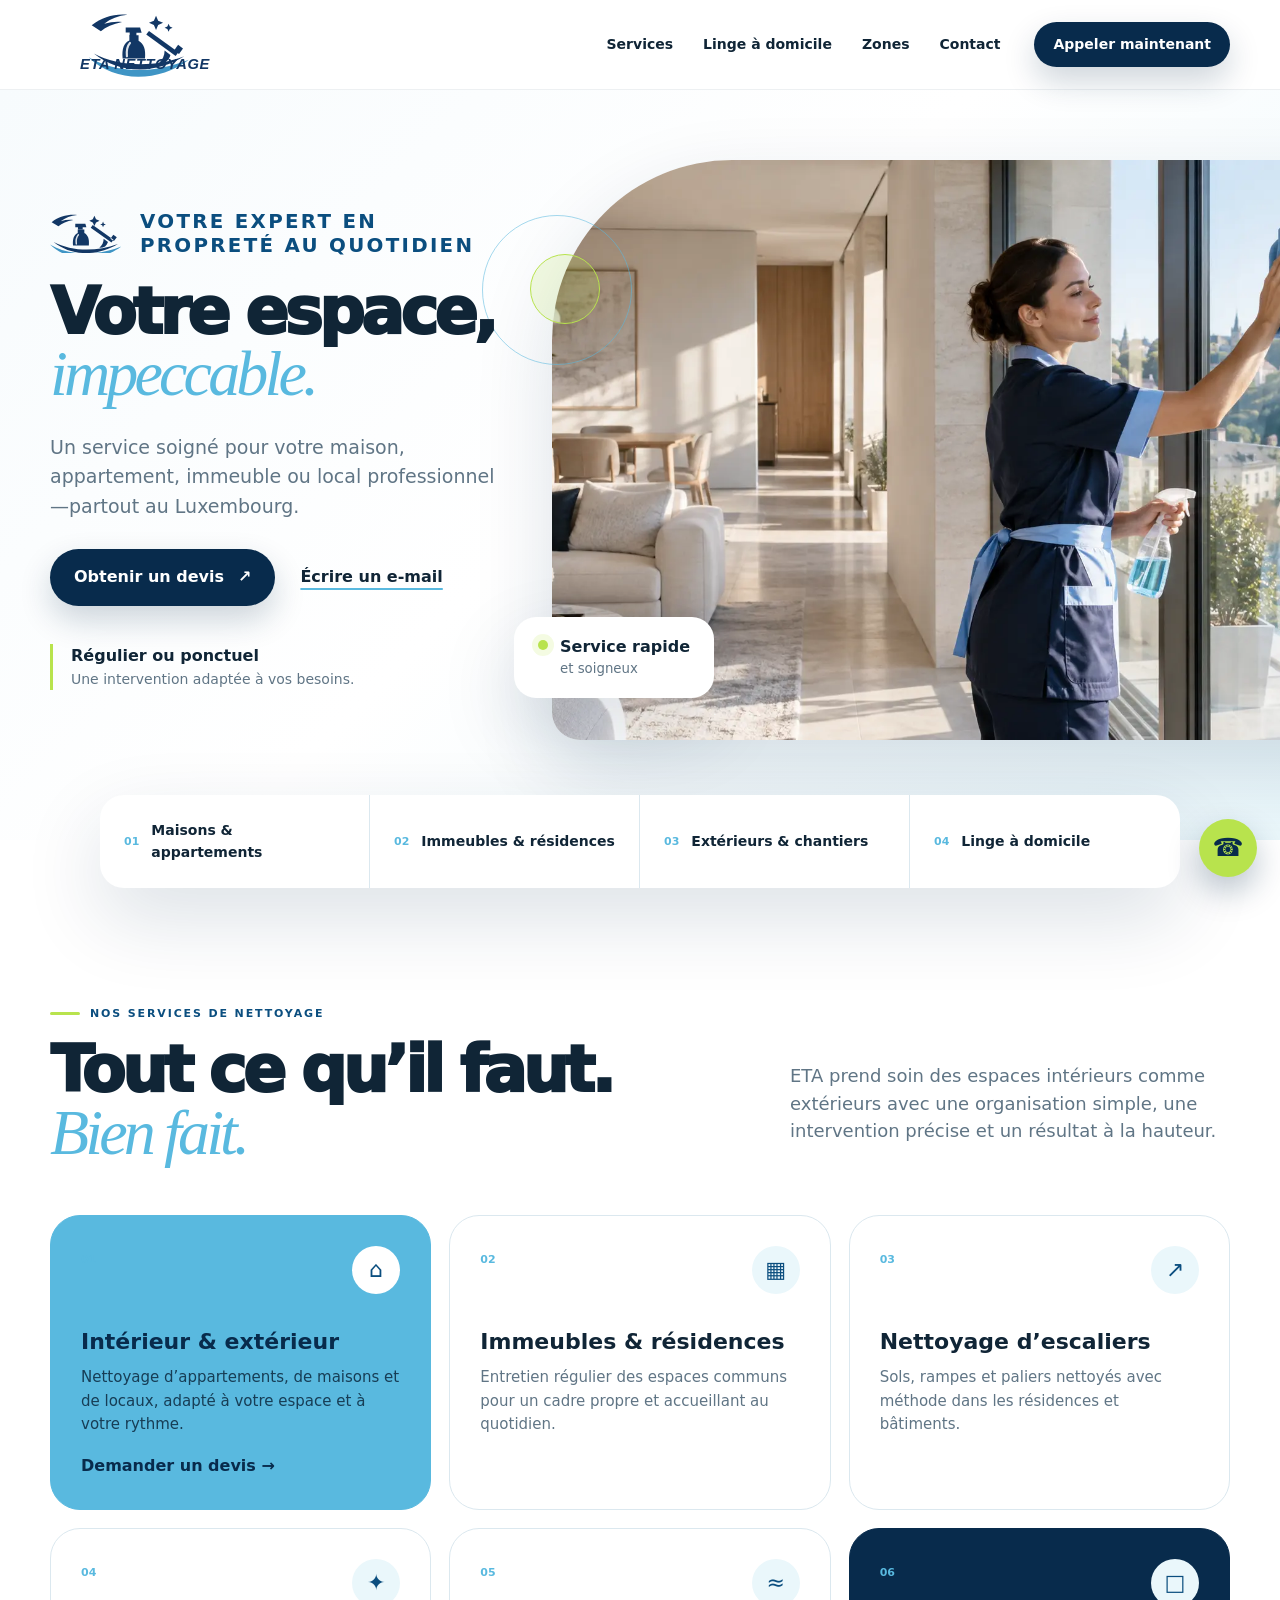
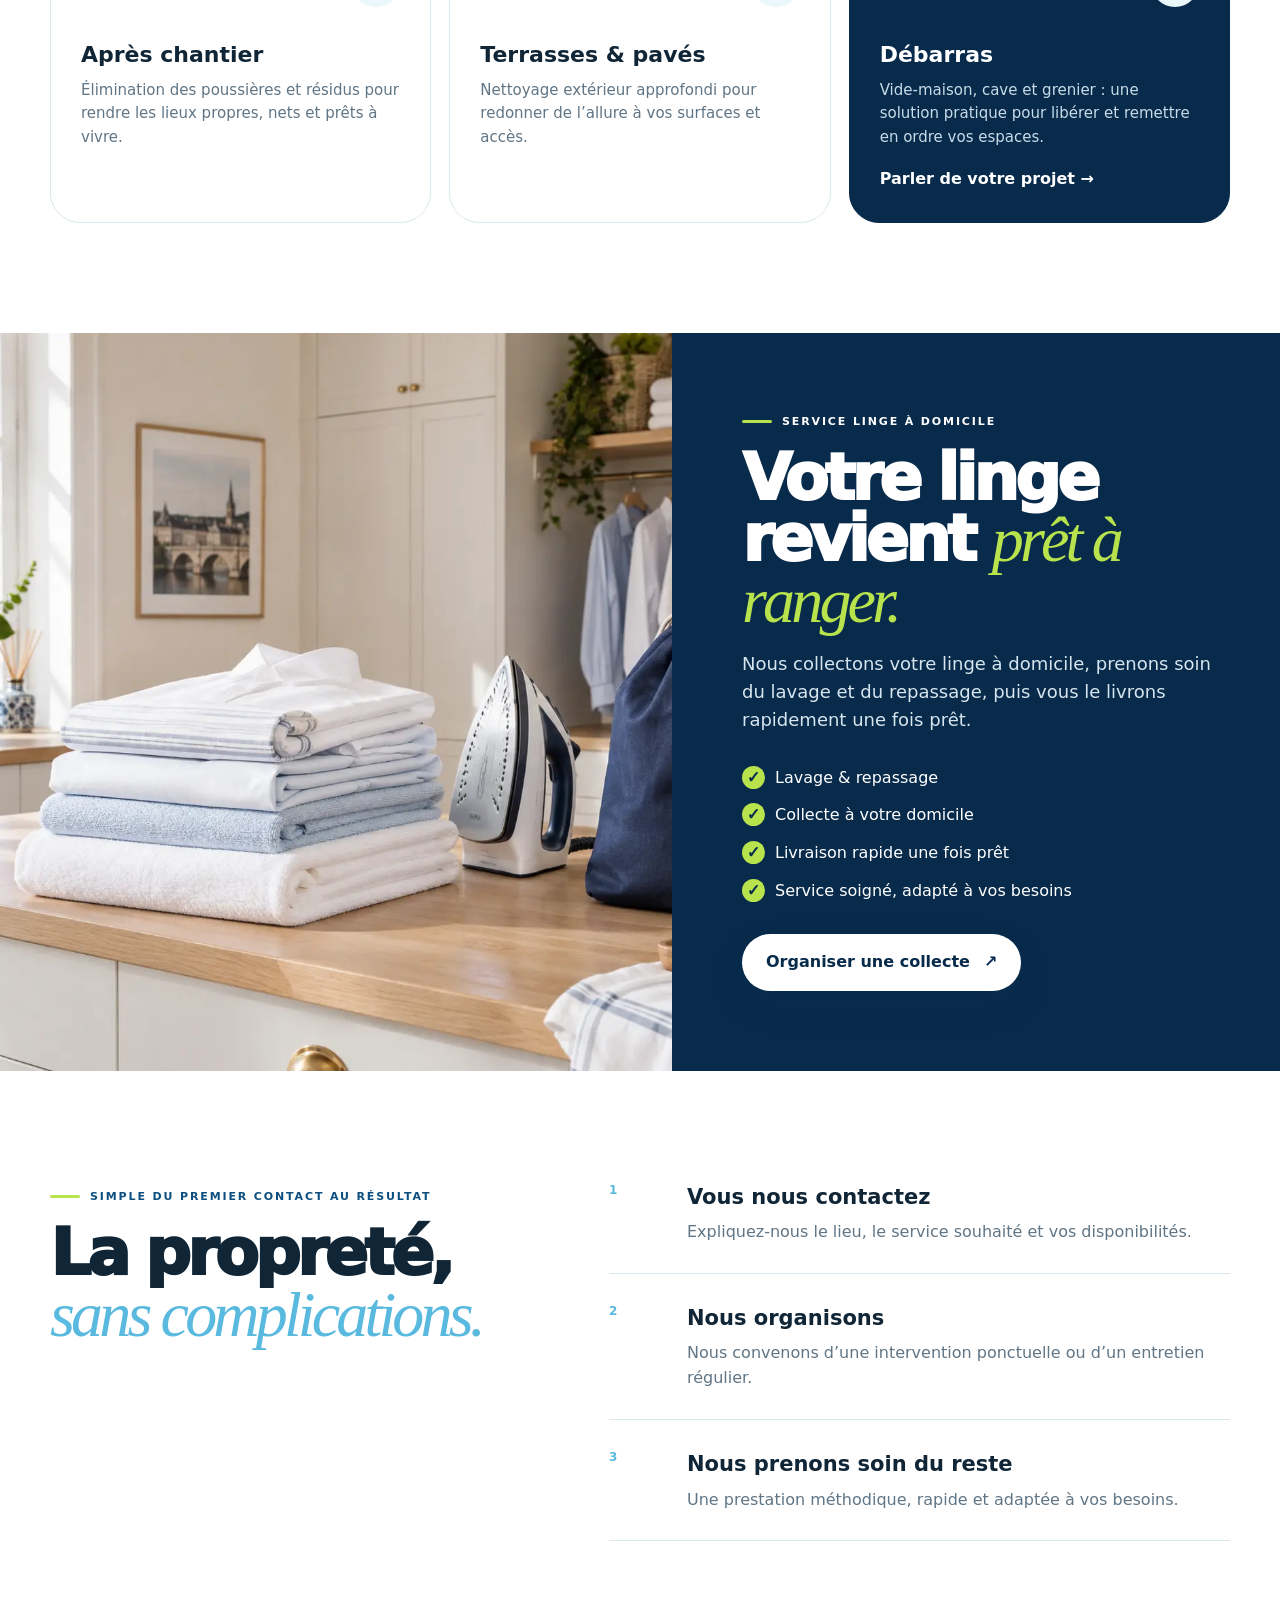
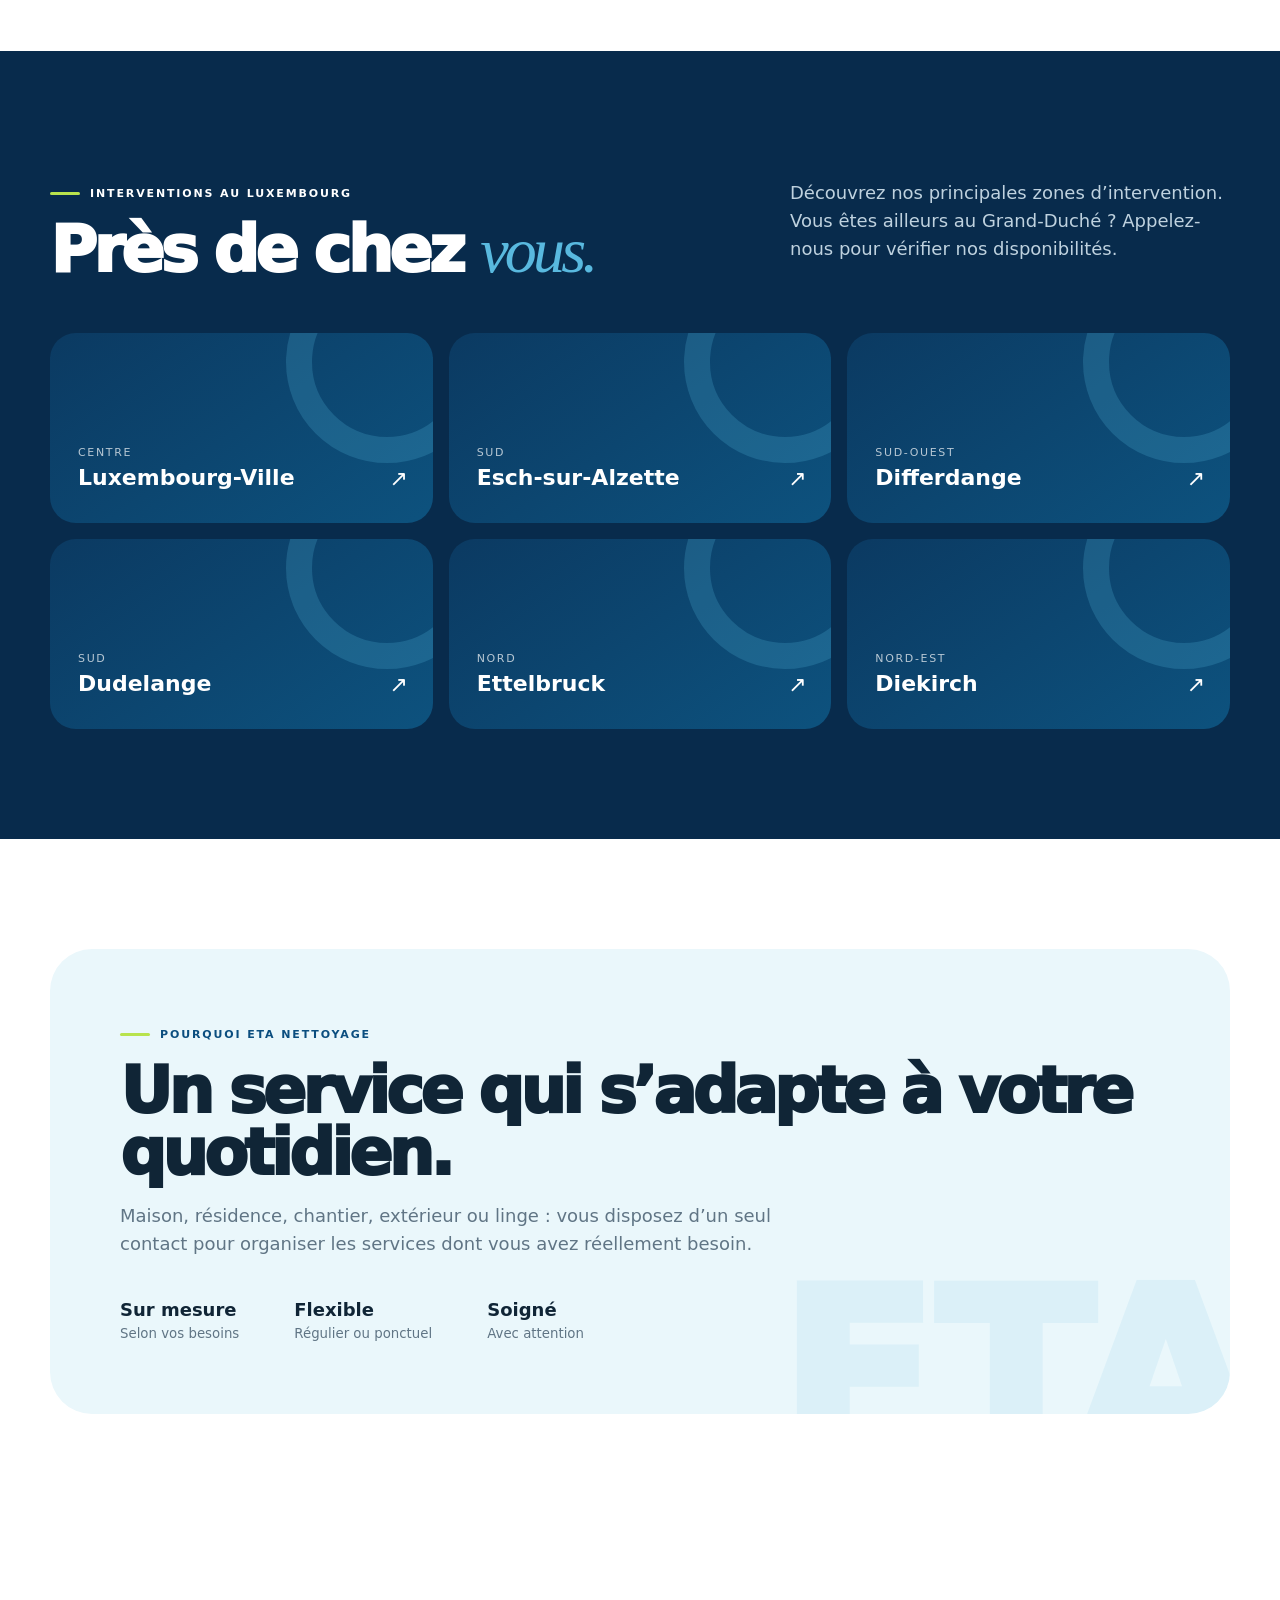
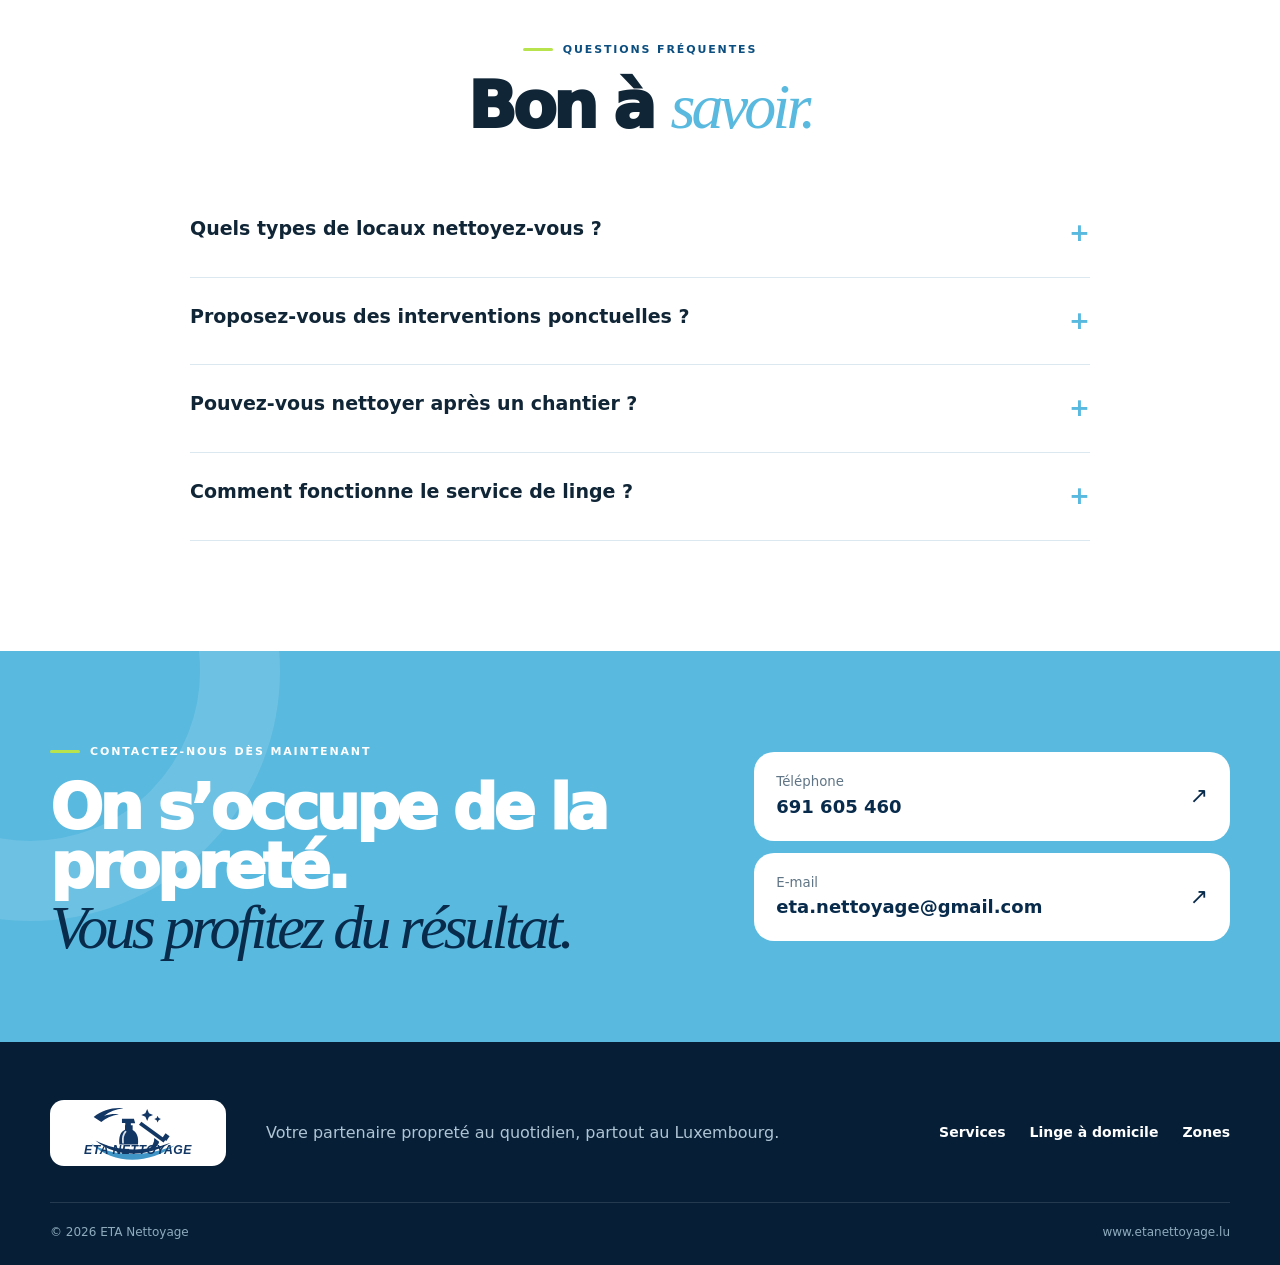
==== commit ade1ccd4: "Apply authentic ETA logo throughout site" ====
--- a/index.html
+++ b/index.html
@@ -130,7 +130,7 @@
     </section>
   </main>
 
-  <footer class="footer"><div class="wrap footer-main"><a class="brand brand-footer" href="#accueil"><span class="brand-mark">E<span>✦</span></span><span><b>ETA</b><small>NETTOYAGE</small></span></a><p>Votre partenaire propreté au quotidien, partout au Luxembourg.</p><div><a href="#services">Services</a><a href="#linge">Linge à domicile</a><a href="#zones">Zones</a></div></div><div class="wrap footer-bottom"><span>© 2026 ETA Nettoyage</span><a href="https://www.etanettoyage.lu/">www.etanettoyage.lu</a></div></footer>
+  <footer class="footer"><div class="wrap footer-main"><a class="brand brand-footer" href="#accueil"><img class="brand-logo" src="assets/logo.svg" alt="ETA Nettoyage" width="236" height="80"></a><p>Votre partenaire propreté au quotidien, partout au Luxembourg.</p><div><a href="#services">Services</a><a href="#linge">Linge à domicile</a><a href="#zones">Zones</a></div></div><div class="wrap footer-bottom"><span>© 2026 ETA Nettoyage</span><a href="https://www.etanettoyage.lu/">www.etanettoyage.lu</a></div></footer>
   <a class="floating-call" href="tel:+352691605460" aria-label="Appeler ETA Nettoyage">☎</a>
   <script src="script.js"></script>
 </body>
--- a/styles.css
+++ b/styles.css
@@ -2,3 +2,18 @@
 *{box-sizing:border-box}html{scroll-behavior:smooth}body{margin:0;font-family:Inter,Avenir,ui-sans-serif,system-ui,-apple-system,"Segoe UI",sans-serif;color:var(--ink);background:#fff;line-height:1.55}img{display:block;max-width:100%}a{color:inherit;text-decoration:none}.wrap{width:min(1180px,calc(100% - 40px));margin-inline:auto}.site-header{height:90px;display:flex;align-items:center;gap:34px;padding:0 max(20px,calc((100vw - 1180px)/2));background:rgba(255,255,255,.94);backdrop-filter:blur(16px);position:sticky;top:0;z-index:30;border-bottom:1px solid rgba(8,43,76,.07)}.brand{display:flex;align-items:center;gap:12px;line-height:1}.brand-mark{width:48px;height:48px;border-radius:16px 4px 16px 16px;background:var(--navy);color:white;display:grid;place-items:center;font-size:24px;font-weight:950;position:relative}.brand-mark span{font-size:12px;color:var(--mint);position:absolute;right:5px;top:4px}.brand>span:last-child{display:flex;flex-direction:column}.brand b{font-size:24px;letter-spacing:.02em}.brand small{font-size:10px;letter-spacing:.23em;font-weight:900;color:var(--blue);margin-top:5px}.main-nav{display:flex;gap:30px;margin-left:auto;font-size:14px;font-weight:750}.main-nav a{position:relative}.main-nav a:after{content:"";position:absolute;left:0;right:100%;bottom:-7px;height:2px;background:var(--sky);transition:.25s}.main-nav a:hover:after{right:0}.button{display:inline-flex;align-items:center;justify-content:center;gap:14px;border-radius:999px;background:var(--navy);color:#fff;padding:16px 24px;font-weight:850;box-shadow:0 14px 32px rgba(8,43,76,.2);transition:.25s}.button:hover{transform:translateY(-2px);background:var(--blue)}.button-small{padding:12px 19px;font-size:14px}.button-white{background:#fff;color:var(--navy)}.text-link{font-weight:800;text-decoration:underline;text-decoration-color:var(--sky);text-decoration-thickness:2px;text-underline-offset:6px}.menu-toggle{display:none;border:0;background:none;padding:9px}.menu-toggle span{display:block;width:25px;height:2px;background:var(--navy);margin:6px}.hero{min-height:700px;display:grid;grid-template-columns:minmax(420px,.8fr) minmax(520px,1.2fr);align-items:center;gap:50px;padding:70px max(20px,calc((100vw - 1180px)/2)) 100px;overflow:hidden;background:linear-gradient(135deg,#f7fbfd 0%,#fff 48%,#eaf7fb 100%)}.hero-copy{position:relative;z-index:2}.eyebrow{display:inline-flex;align-items:center;gap:10px;text-transform:uppercase;letter-spacing:.17em;font-size:11px;font-weight:900;color:var(--blue);margin-bottom:18px}.eyebrow:before{content:"";width:30px;height:3px;background:var(--mint);border-radius:4px}.eyebrow.light{color:#fff}.hero h1,.section-heading h2,.laundry h2,.method h2,.promise h2,.contact h2,.city-hero h1{font-size:clamp(48px,6vw,80px);letter-spacing:-.06em;line-height:.96;margin:0;font-weight:920}.hero h1 em,.section-heading h2 em,.method h2 em,.contact h2 em,.city-hero h1 em{font-family:Georgia,serif;font-weight:400;color:var(--sky)}.hero p{font-size:19px;color:var(--muted);max-width:590px;margin:28px 0}.hero-actions{display:flex;align-items:center;gap:25px}.hero-proof{margin-top:38px;padding-left:18px;border-left:3px solid var(--mint);display:flex;flex-direction:column}.hero-proof span{font-size:14px;color:var(--muted)}.hero-visual{position:relative;min-height:580px}.image-frame{position:absolute;inset:0 -14vw 0 0;border-radius:180px 0 0 28px;overflow:hidden;box-shadow:var(--shadow)}.image-frame img{width:100%;height:100%;object-fit:cover;object-position:center}.orbit{position:absolute;border:1px solid rgba(89,185,223,.55);border-radius:50%;pointer-events:none}.orbit-one{width:150px;height:150px;left:-70px;top:55px}.orbit-two{width:70px;height:70px;left:-22px;top:94px;background:rgba(184,227,77,.16);border-color:var(--mint)}.availability{position:absolute;left:-38px;bottom:42px;background:#fff;padding:18px 24px;border-radius:22px;box-shadow:var(--shadow);display:grid;grid-template-columns:12px auto;column-gap:10px}.availability>span{width:10px;height:10px;background:var(--mint);border-radius:50%;margin-top:5px;box-shadow:0 0 0 6px rgba(184,227,77,.16)}.availability b,.availability small{grid-column:2}.availability small{color:var(--muted)}.trust-strip{width:min(1080px,calc(100% - 40px));margin:-45px auto 0;position:relative;z-index:4;background:#fff;box-shadow:var(--shadow);border-radius:24px;display:grid;grid-template-columns:repeat(4,1fr);overflow:hidden}.trust-strip div{display:grid;grid-template-columns:auto 1fr;gap:12px;padding:25px 24px;border-right:1px solid var(--line);align-items:center}.trust-strip div:last-child{border:0}.trust-strip span{font-size:11px;color:var(--sky);font-weight:900}.trust-strip b{font-size:14px}.section{padding:110px 0}.section-heading{margin-bottom:52px}.split{display:grid;grid-template-columns:1.2fr .8fr;gap:80px;align-items:end}.section-heading h2,.method h2,.promise h2{font-size:clamp(42px,5vw,66px)}.split>p{font-size:18px;color:var(--muted);max-width:510px}.service-grid{display:grid;grid-template-columns:repeat(3,1fr);gap:18px}.service-card{border:1px solid var(--line);border-radius:var(--radius);padding:30px;min-height:285px;position:relative;transition:.25s;background:#fff}.service-card:hover{transform:translateY(-5px);box-shadow:var(--shadow);border-color:transparent}.service-no{font-size:11px;color:var(--sky);font-weight:900}.service-icon{float:right;width:48px;height:48px;border-radius:50%;display:grid;place-items:center;background:var(--ice);font-size:22px;color:var(--blue)}.service-card h3{font-size:22px;line-height:1.15;margin:58px 0 12px}.service-card p{font-size:15px;color:var(--muted);margin:0}.service-card a{display:inline-block;margin-top:18px;font-weight:850}.service-card.featured{background:var(--sky);color:var(--navy);border-color:var(--sky)}.service-card.featured p{color:#173d55}.service-card.featured .service-icon{background:#fff}.service-card.dark{background:var(--navy);color:#fff;border-color:var(--navy)}.service-card.dark p{color:#c8dbe8}.laundry{display:grid;grid-template-columns:1.05fr .95fr;min-height:680px;background:var(--navy);color:#fff}.laundry-image img{width:100%;height:100%;object-fit:cover}.laundry-copy{padding:80px max(40px,calc((100vw - 1180px)/2));padding-left:70px;display:flex;flex-direction:column;align-items:flex-start;justify-content:center}.laundry h2{font-size:clamp(42px,5vw,64px);max-width:620px}.laundry h2 em{font-family:Georgia,serif;font-weight:400;color:var(--mint)}.laundry-copy>p{font-size:18px;color:#d6e5ee;max-width:580px}.laundry ul{list-style:none;padding:0;margin:14px 0 30px;display:grid;gap:13px}.laundry li span{display:inline-grid;place-items:center;width:23px;height:23px;border-radius:50%;background:var(--mint);color:var(--navy);font-weight:950;margin-right:10px}.method{display:grid;grid-template-columns:.85fr 1.15fr;gap:100px}.steps article{display:grid;grid-template-columns:58px 1fr;gap:20px;padding:28px 0;border-bottom:1px solid var(--line)}.steps article:first-child{padding-top:0}.steps>b,.steps article>b{font-size:12px;color:var(--sky)}.steps h3{margin:0 0 7px;font-size:21px}.steps p{margin:0;color:var(--muted)}.areas{background:var(--navy);color:#fff}.areas .split>p{color:#bfd2df}.area-grid{display:grid;grid-template-columns:repeat(3,1fr);gap:16px}.area-grid a{min-height:190px;padding:28px;border-radius:26px;background:linear-gradient(145deg,#0b3a62,#0d527e);position:relative;overflow:hidden;display:flex;flex-direction:column;justify-content:flex-end;transition:.25s}.area-grid a:before{content:"";position:absolute;width:150px;height:150px;border:26px solid rgba(89,185,223,.22);border-radius:50%;right:-55px;top:-72px}.area-grid a:hover{transform:translateY(-4px);background:linear-gradient(145deg,var(--blue),var(--sky))}.area-grid span{font-size:11px;text-transform:uppercase;letter-spacing:.15em;opacity:.7}.area-grid b{font-size:22px}.area-grid i{font-style:normal;position:absolute;right:25px;bottom:27px;font-size:22px}.promise-card{border-radius:42px;background:var(--ice);padding:70px;position:relative;overflow:hidden}.promise-card:after{content:"ETA";position:absolute;right:-20px;bottom:-80px;font-size:230px;font-weight:950;color:rgba(89,185,223,.1);line-height:1}.promise-card>p{font-size:18px;color:var(--muted);max-width:720px;position:relative;z-index:1}.promise-points{display:flex;gap:55px;margin-top:38px;position:relative;z-index:1}.promise-points span{display:flex;flex-direction:column}.promise-points b{font-size:18px}.promise-points small{color:var(--muted)}.centered{text-align:center}.centered .eyebrow{justify-content:center}.faq-list{max-width:900px;margin:auto}.faq details{border-bottom:1px solid var(--line)}.faq summary{list-style:none;cursor:pointer;padding:24px 0;display:flex;justify-content:space-between;font-size:19px;font-weight:800}.faq summary::-webkit-details-marker{display:none}.faq summary span{font-size:25px;color:var(--sky)}.faq details p{margin:-5px 0 24px;color:var(--muted);max-width:760px}.contact{background:var(--sky);color:#fff;padding:85px 0;position:relative;overflow:hidden}.contact-glow{position:absolute;width:500px;height:500px;border:80px solid rgba(255,255,255,.12);border-radius:50%;left:-220px;top:-230px}.contact-inner{position:relative;display:grid;grid-template-columns:1fr .75fr;gap:70px;align-items:center}.contact h2{font-size:clamp(40px,5vw,62px)}.contact h2 em{color:var(--navy)}.contact-actions{display:grid;gap:12px}.contact-actions a{background:#fff;color:var(--navy);padding:20px 22px;border-radius:20px;display:grid;grid-template-columns:1fr auto}.contact-actions small{display:block;color:var(--muted);grid-column:1}.contact-actions b{font-size:18px;grid-column:1;overflow-wrap:anywhere}.contact-actions span{grid-row:1/3;grid-column:2;align-self:center;font-size:22px}.footer{background:#061f37;color:#fff;padding:58px 0 24px}.footer-main{display:grid;grid-template-columns:auto 1fr auto;gap:40px;align-items:center}.brand-footer .brand-mark{background:var(--sky)}.brand-footer small{color:#99bed4}.footer-main p{color:#afc5d4}.footer-main>div{display:flex;gap:24px;font-weight:700;font-size:14px}.footer-bottom{border-top:1px solid rgba(255,255,255,.12);margin-top:36px;padding-top:20px;display:flex;justify-content:space-between;font-size:12px;color:#8fabbc}.floating-call{position:fixed;right:23px;bottom:23px;width:58px;height:58px;border-radius:50%;background:var(--mint);color:var(--navy);display:grid;place-items:center;font-size:25px;box-shadow:0 14px 32px rgba(8,43,76,.28);z-index:40}.city-hero{background:linear-gradient(135deg,var(--navy),#0d527e);color:#fff;padding:110px 0 90px}.city-hero p{font-size:19px;color:#d2e3ed;max-width:680px;margin:26px 0}.city-content{display:grid;grid-template-columns:1.2fr .8fr;gap:70px}.city-content h2{font-size:36px;line-height:1.1}.city-content p,.city-content li{color:var(--muted)}.city-content aside{background:var(--ice);border-radius:28px;padding:30px;height:max-content}.city-content aside h3{margin-top:0}.city-content aside a{display:block;margin-top:12px;font-weight:800}.city-links{display:grid;grid-template-columns:repeat(3,1fr);gap:12px}.city-links a{padding:17px;border:1px solid var(--line);border-radius:16px;font-weight:750}.city-links a:hover{border-color:var(--sky);background:var(--ice)}
 @media(max-width:960px){.main-nav{display:none;position:absolute;top:80px;left:20px;right:20px;background:#fff;border-radius:20px;padding:24px;box-shadow:var(--shadow);flex-direction:column}.main-nav.open{display:flex}.menu-toggle{display:block;margin-left:auto}.header-call{display:none}.hero{grid-template-columns:1fr;gap:35px;padding-top:60px}.hero-visual{min-height:500px}.image-frame{inset:0 -10vw 0 8vw}.trust-strip{grid-template-columns:repeat(2,1fr)}.service-grid,.area-grid{grid-template-columns:repeat(2,1fr)}.laundry{grid-template-columns:1fr}.laundry-image{height:480px}.laundry-copy{padding:70px 35px}.method,.contact-inner,.city-content{grid-template-columns:1fr}.footer-main{grid-template-columns:auto 1fr}.footer-main>div{display:none}}
 @media(max-width:620px){.wrap{width:min(100% - 28px,1180px)}.site-header{height:76px;padding-inline:14px}.brand-mark{width:43px;height:43px}.brand b{font-size:21px}.hero{min-height:auto;padding:56px 14px 78px}.hero h1{font-size:52px}.hero p{font-size:17px}.hero-actions{align-items:flex-start;flex-direction:column}.hero-visual{min-height:400px}.image-frame{inset:0 -35vw 0 0;border-radius:100px 0 0 22px}.availability{left:10px;bottom:18px}.orbit{display:none}.trust-strip{grid-template-columns:1fr;margin-top:-34px}.trust-strip div{padding:18px 20px;border-right:0;border-bottom:1px solid var(--line)}.section{padding:78px 0}.split{grid-template-columns:1fr;gap:18px}.section-heading{margin-bottom:36px}.service-grid,.area-grid,.city-links{grid-template-columns:1fr}.laundry-image{height:340px}.laundry-copy{padding:60px 20px}.method{gap:45px}.promise-card{padding:42px 25px;border-radius:28px}.promise-points{flex-direction:column;gap:18px}.contact{padding:68px 0}.contact-inner{gap:40px}.contact-actions b{font-size:16px}.footer-main{grid-template-columns:1fr}.footer-main p{margin:0}.footer-bottom{flex-direction:column;gap:8px}.city-hero{padding:75px 0}.city-hero h1{font-size:49px}}
+
+/* Authentic ETA identity recreated from the supplied company artwork */
+.brand-logo{display:block;width:190px;height:auto}
+.hero-eyebrow{display:flex;align-items:center;gap:16px;margin-bottom:24px;font-size:clamp(16px,1.55vw,21px);line-height:1.22;letter-spacing:.115em;max-width:510px}
+.hero-eyebrow:before{display:none}
+.hero-eyebrow img{width:74px;height:42px;object-fit:contain;flex:0 0 auto}
+.hero h1{font-size:clamp(42px,5vw,66px)}
+.brand-footer .brand-logo{background:#fff;border-radius:14px;padding:6px 9px;width:176px}
+@media(max-width:620px){
+  .brand-logo{width:158px}
+  .hero-eyebrow{font-size:15px;letter-spacing:.09em;gap:12px}
+  .hero-eyebrow img{width:62px;height:36px}
+  .hero h1{font-size:44px}
+  .brand-footer .brand-logo{width:168px}
+}
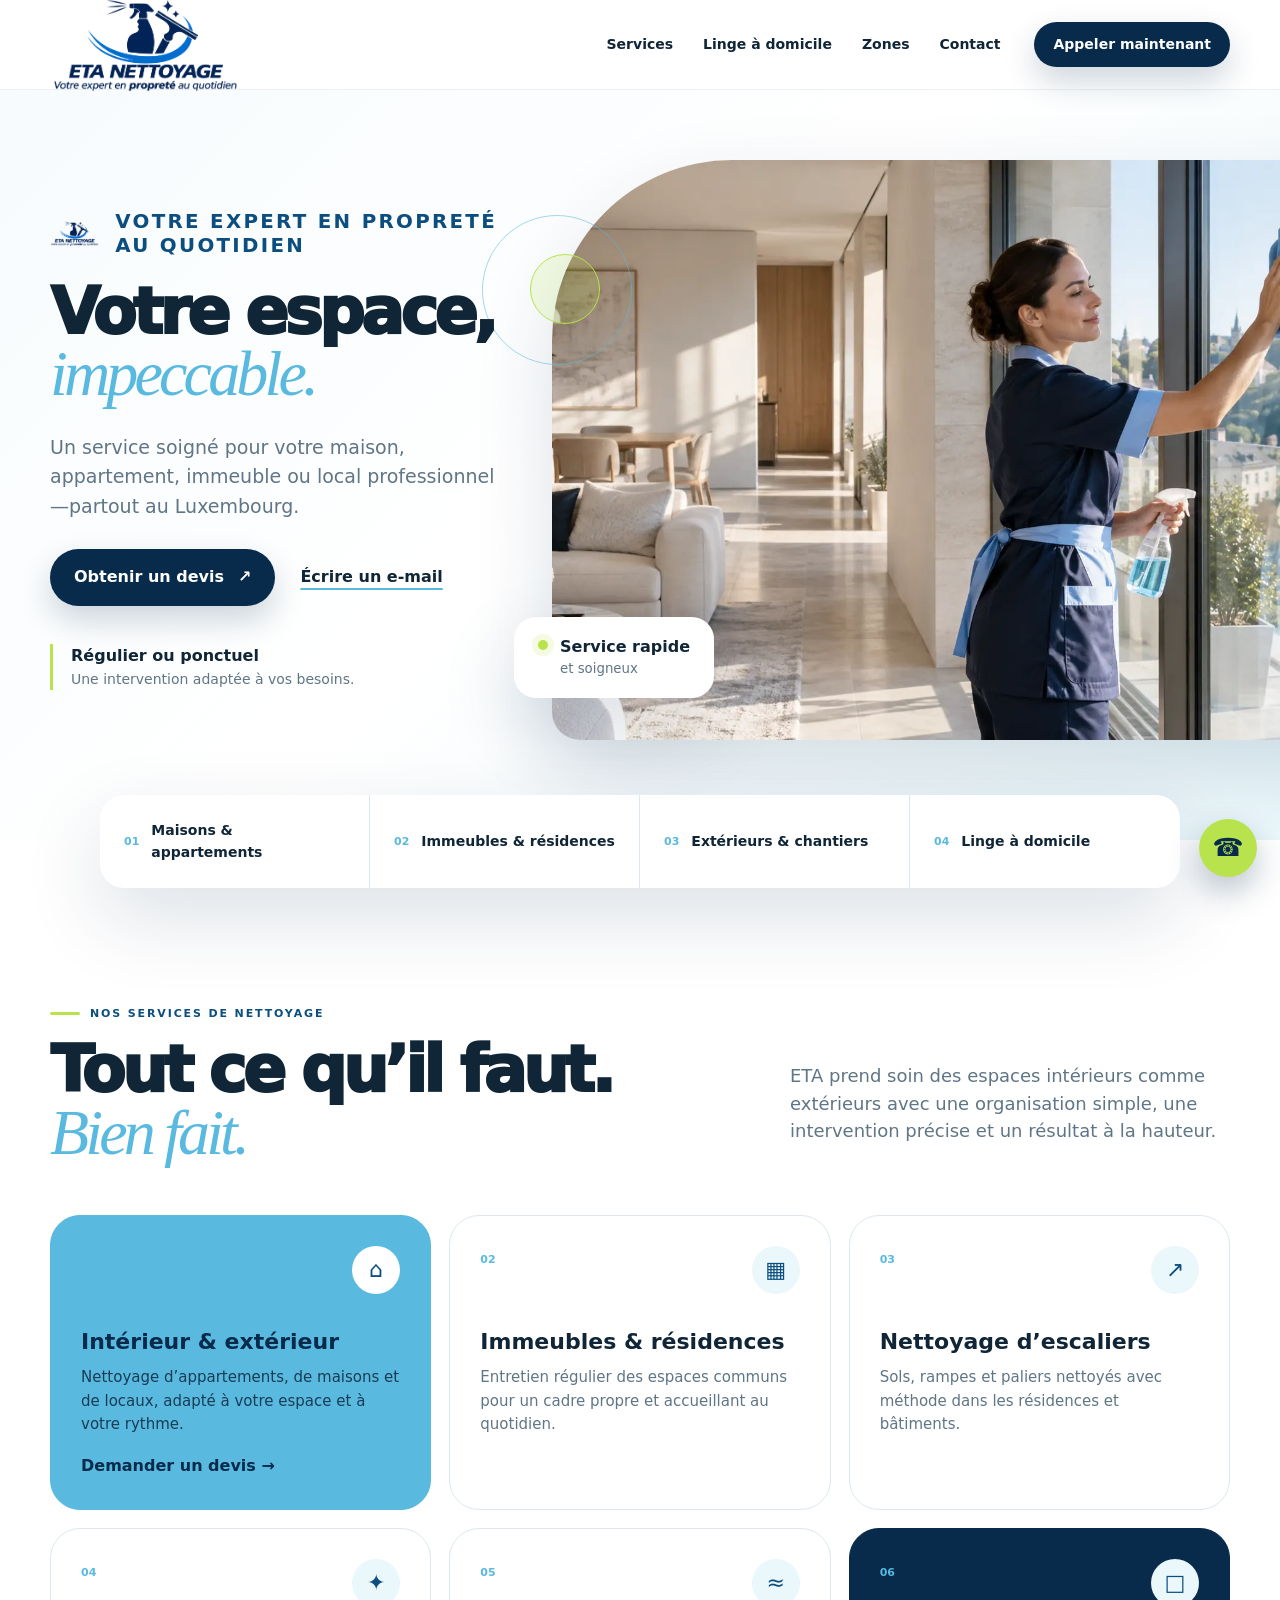
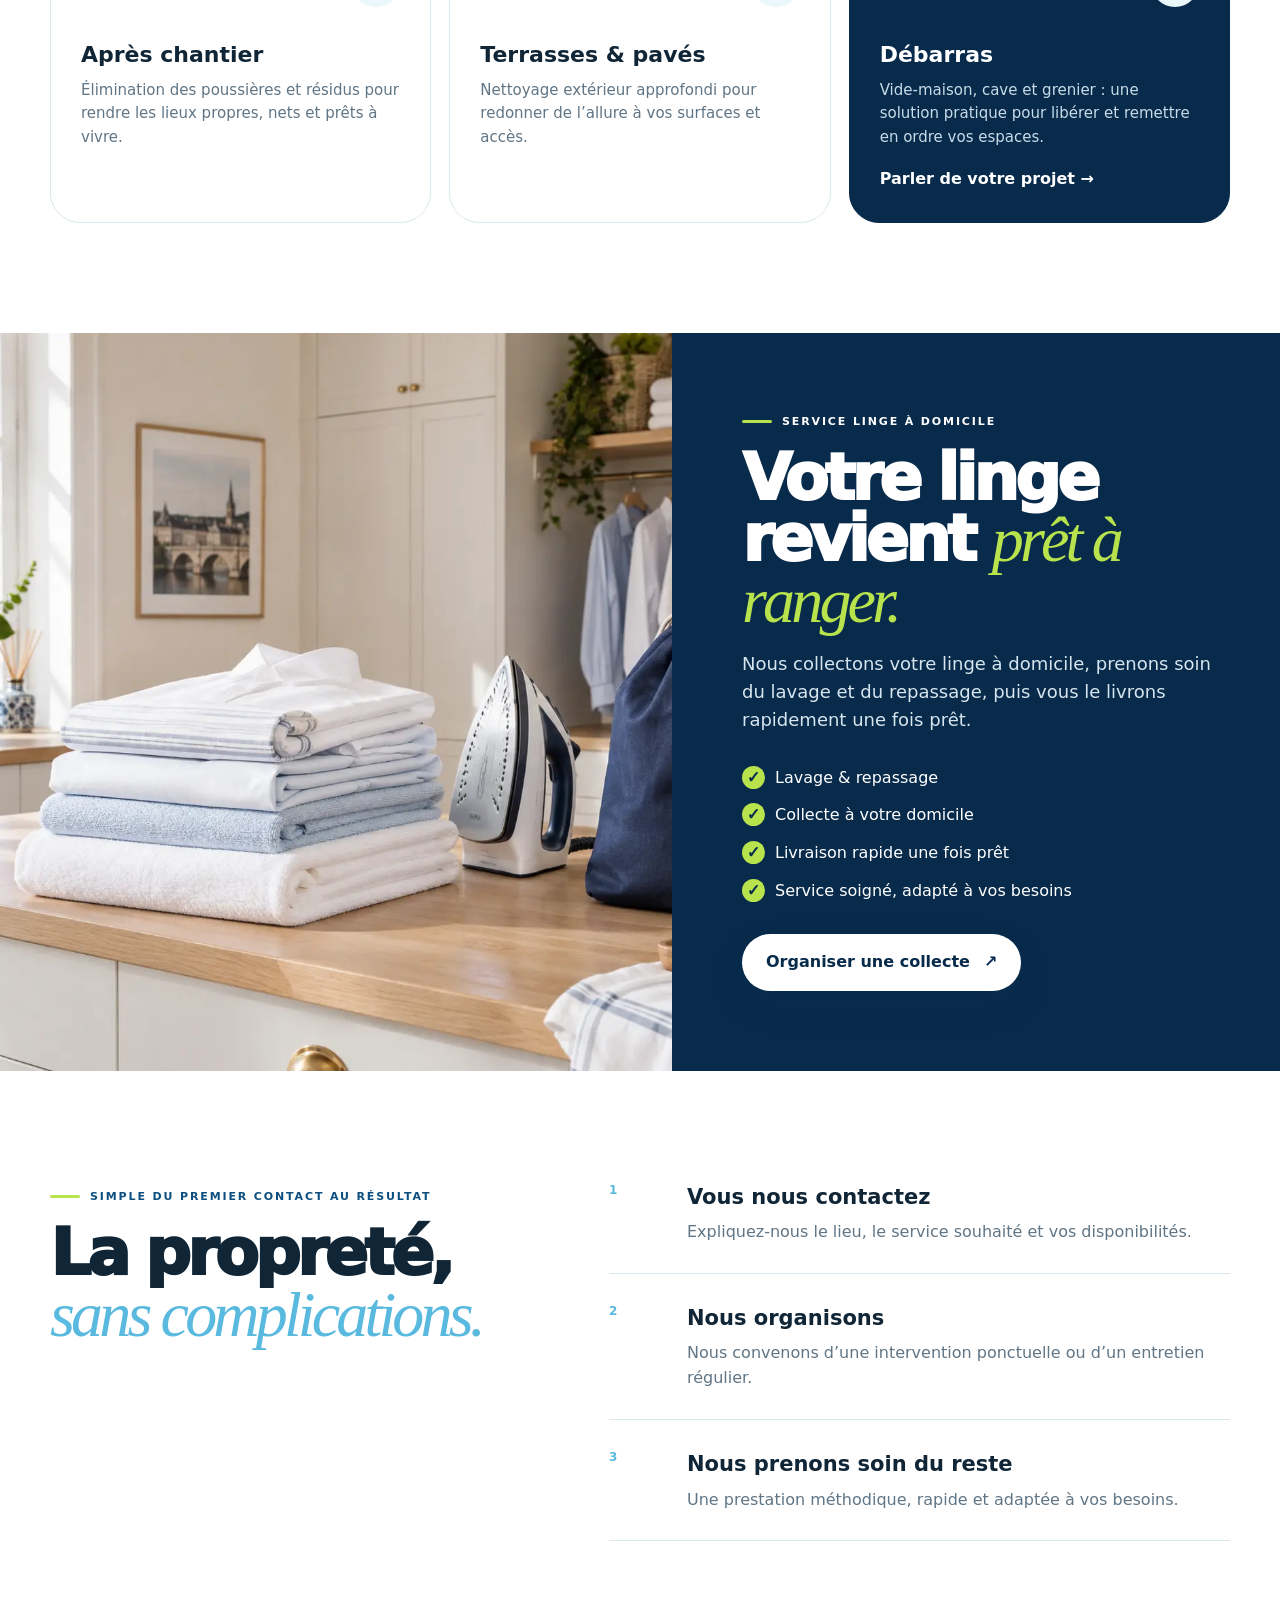
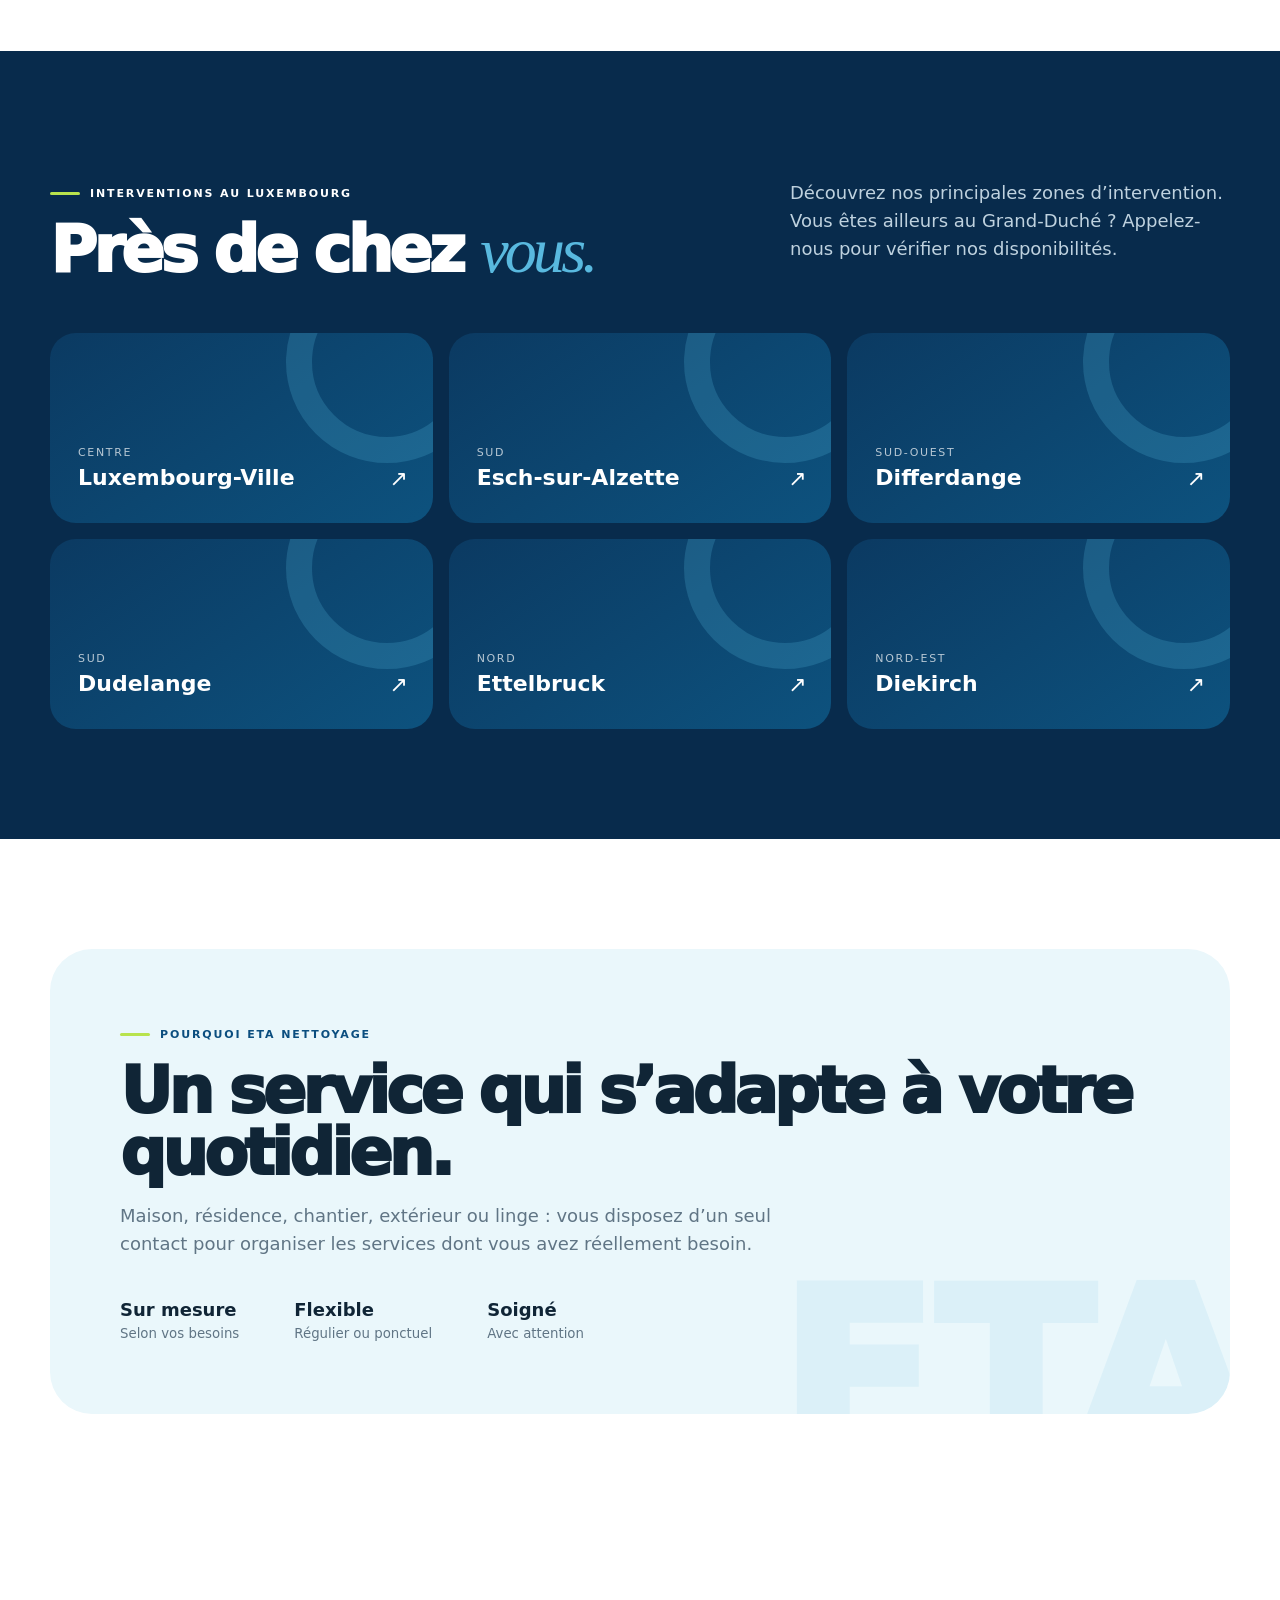
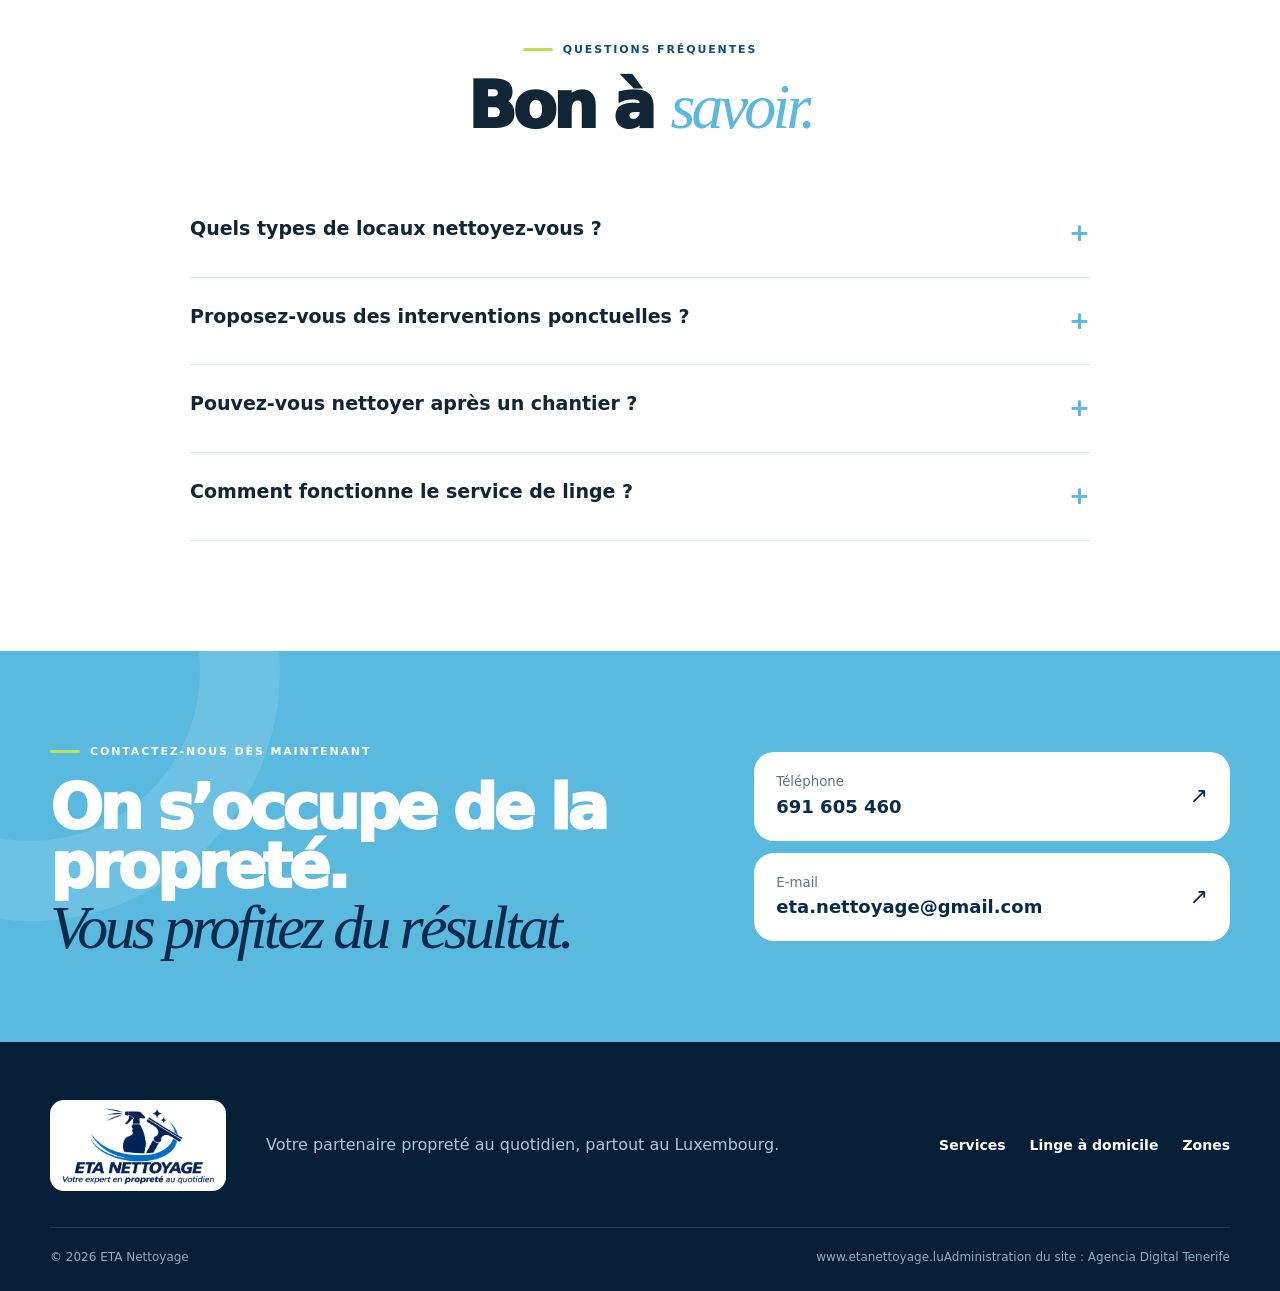
==== commit ded18394: "Apply supplied ETA logo and agency credit" ====
--- a/index.html
+++ b/index.html
@@ -18,7 +18,7 @@
 <body>
   <header class="site-header">
     <a class="brand" href="#accueil" aria-label="ETA Nettoyage, accueil">
-      <img class="brand-logo" src="assets/logo.svg" alt="ETA Nettoyage" width="236" height="80">
+      <img class="brand-logo" src="assets/eta-logo.png" alt="ETA Nettoyage" width="236" height="80">
     </a>
     <button class="menu-toggle" aria-expanded="false" aria-controls="main-nav" aria-label="Ouvrir le menu"><span></span><span></span></button>
     <nav id="main-nav" class="main-nav" aria-label="Navigation principale">
@@ -30,7 +30,7 @@
   <main id="accueil">
     <section class="hero">
       <div class="hero-copy">
-        <span class="eyebrow hero-eyebrow"><img src="assets/logo-mark.svg" alt="" width="74" height="40"><span>Votre expert en propreté au quotidien</span></span>
+        <span class="eyebrow hero-eyebrow"><span class="hero-logo-symbol" aria-hidden="true"><img src="assets/eta-logo.png" alt=""></span><span>Votre expert en propreté au quotidien</span></span>
         <h1>Votre espace,<br><em>impeccable.</em></h1>
         <p>Un service soigné pour votre maison, appartement, immeuble ou local professionnel—partout au Luxembourg.</p>
         <div class="hero-actions">
@@ -130,7 +130,7 @@
     </section>
   </main>
 
-  <footer class="footer"><div class="wrap footer-main"><a class="brand brand-footer" href="#accueil"><img class="brand-logo" src="assets/logo.svg" alt="ETA Nettoyage" width="236" height="80"></a><p>Votre partenaire propreté au quotidien, partout au Luxembourg.</p><div><a href="#services">Services</a><a href="#linge">Linge à domicile</a><a href="#zones">Zones</a></div></div><div class="wrap footer-bottom"><span>© 2026 ETA Nettoyage</span><a href="https://www.etanettoyage.lu/">www.etanettoyage.lu</a></div></footer>
+  <footer class="footer"><div class="wrap footer-main"><a class="brand brand-footer" href="#accueil"><img class="brand-logo" src="assets/eta-logo.png" alt="ETA Nettoyage" width="236" height="80"></a><p>Votre partenaire propreté au quotidien, partout au Luxembourg.</p><div><a href="#services">Services</a><a href="#linge">Linge à domicile</a><a href="#zones">Zones</a></div></div><div class="wrap footer-bottom"><span>© 2026 ETA Nettoyage</span><div class="footer-links"><a href="https://www.etanettoyage.lu/">www.etanettoyage.lu</a><a class="site-credit" href="https://agenciadigitaltenerife.online/" target="_blank" rel="noopener">Administration du site : Agencia Digital Tenerife</a></div></div></footer>
   <a class="floating-call" href="tel:+352691605460" aria-label="Appeler ETA Nettoyage">☎</a>
   <script src="script.js"></script>
 </body>
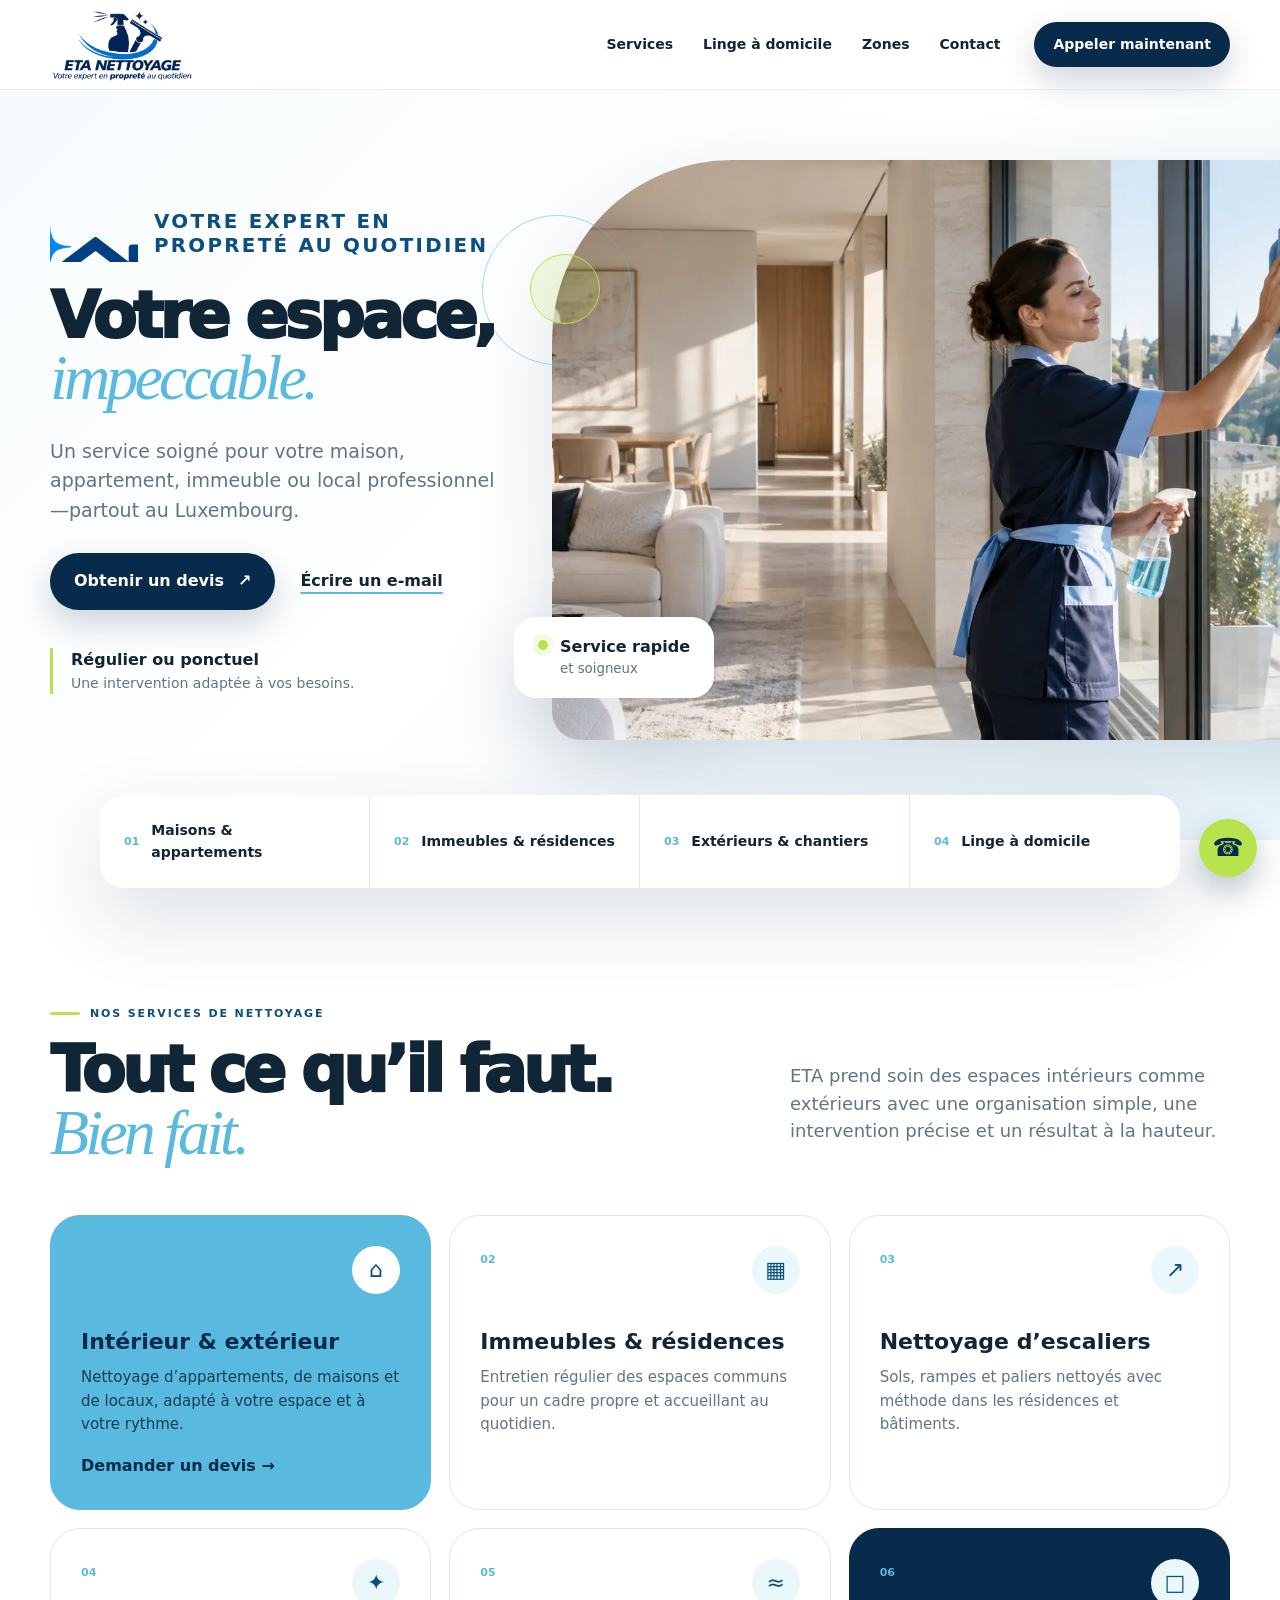
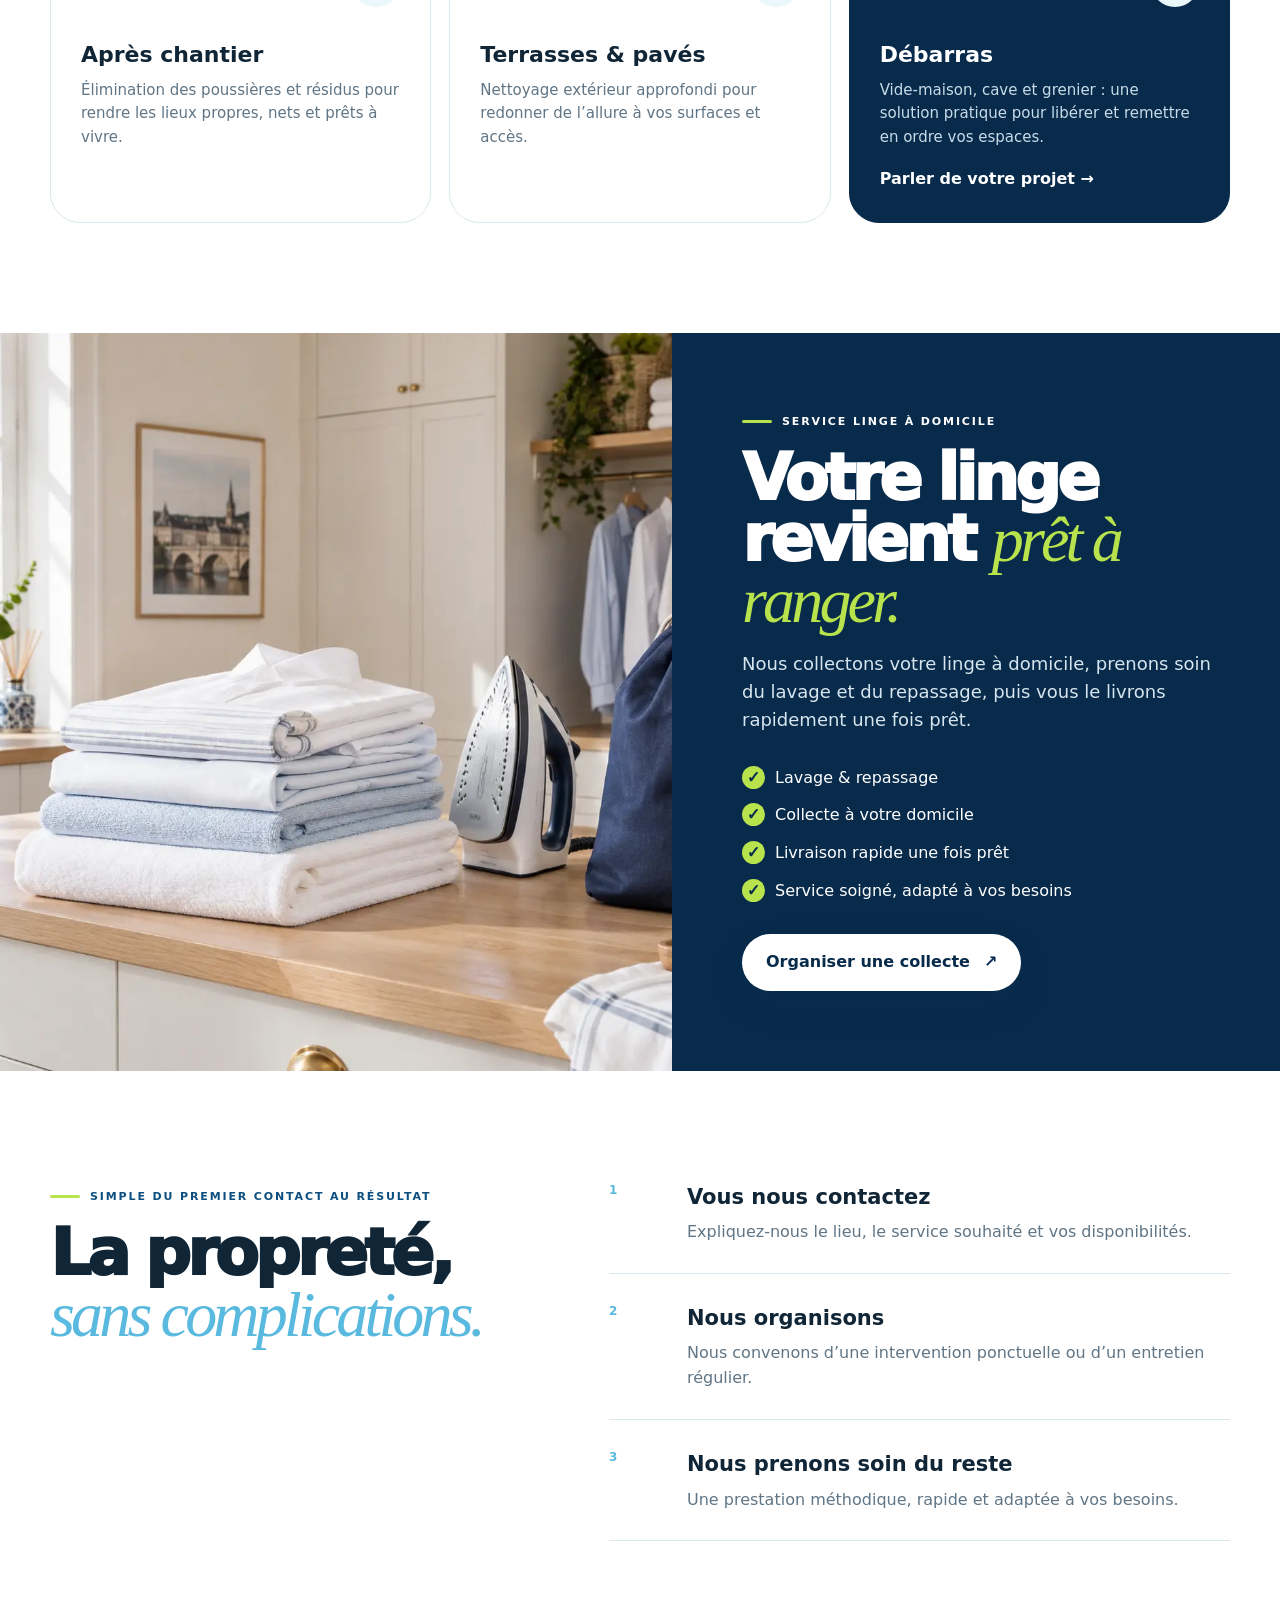
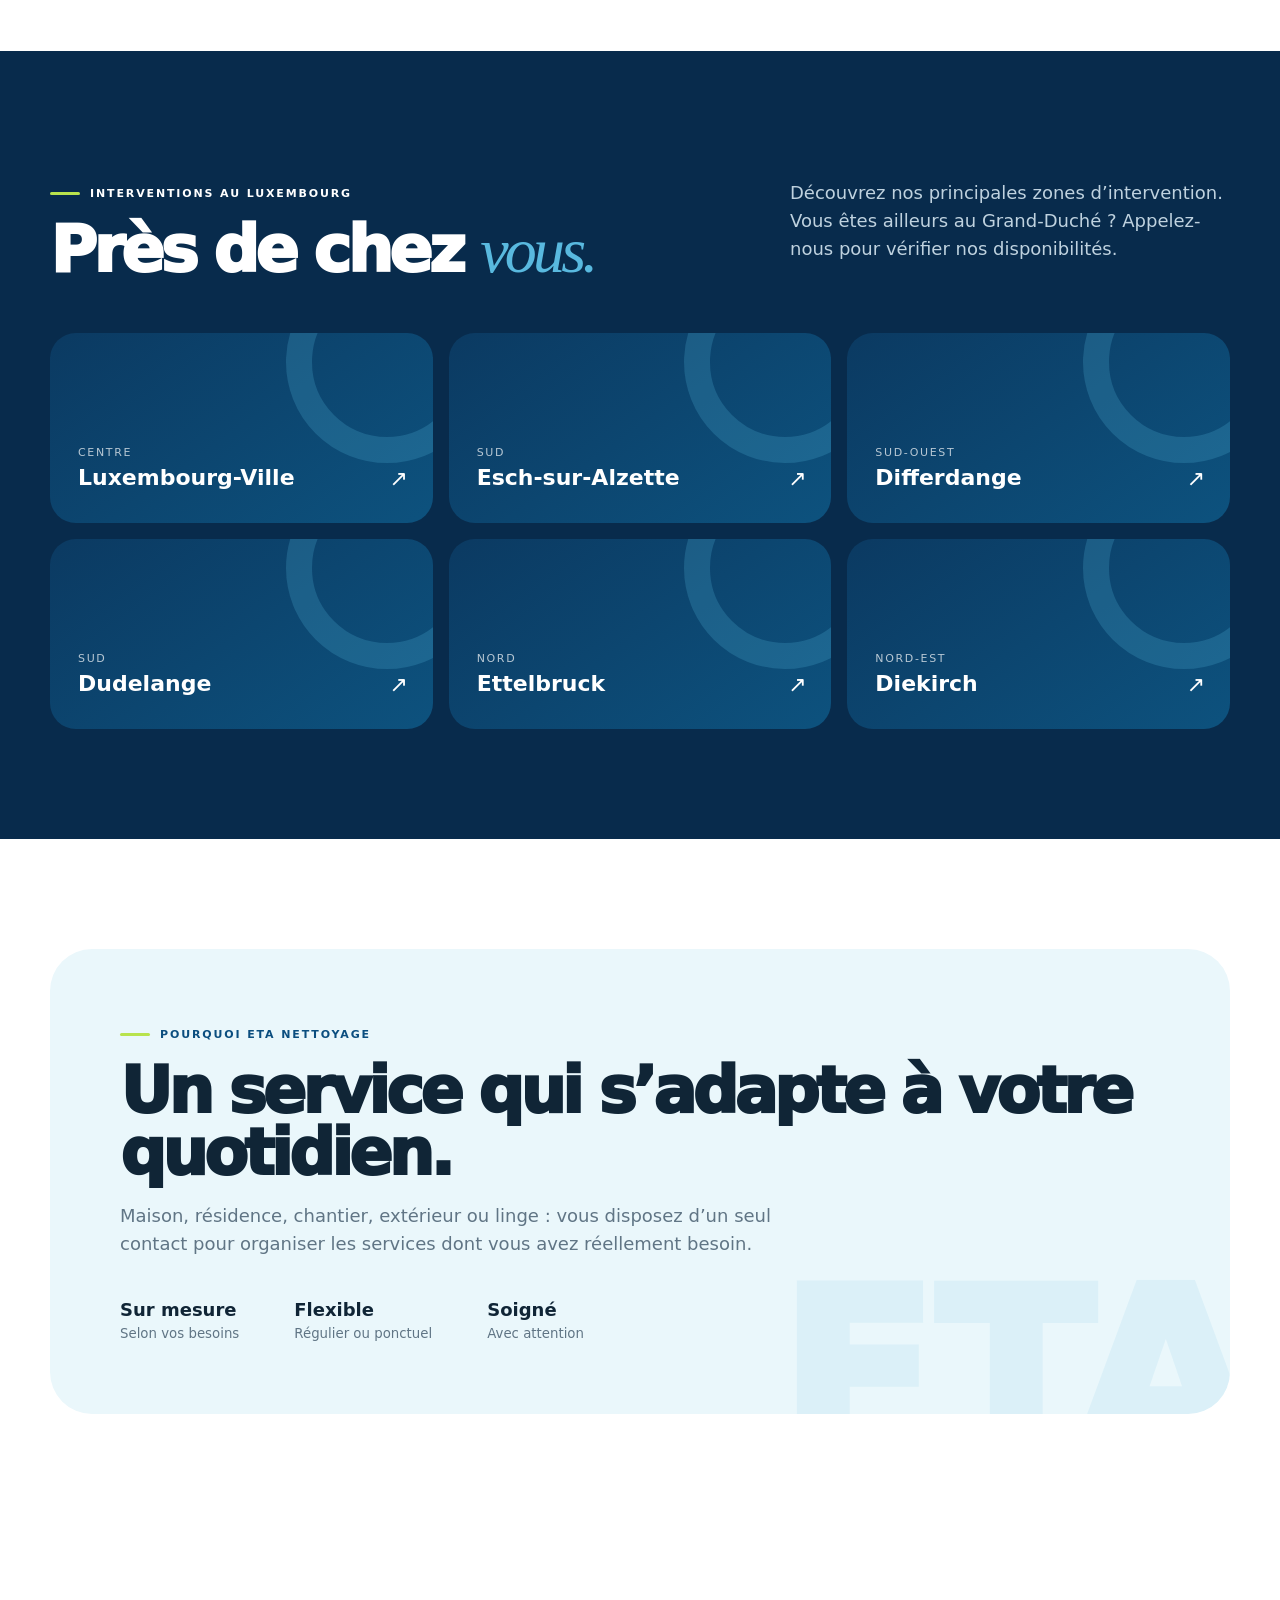
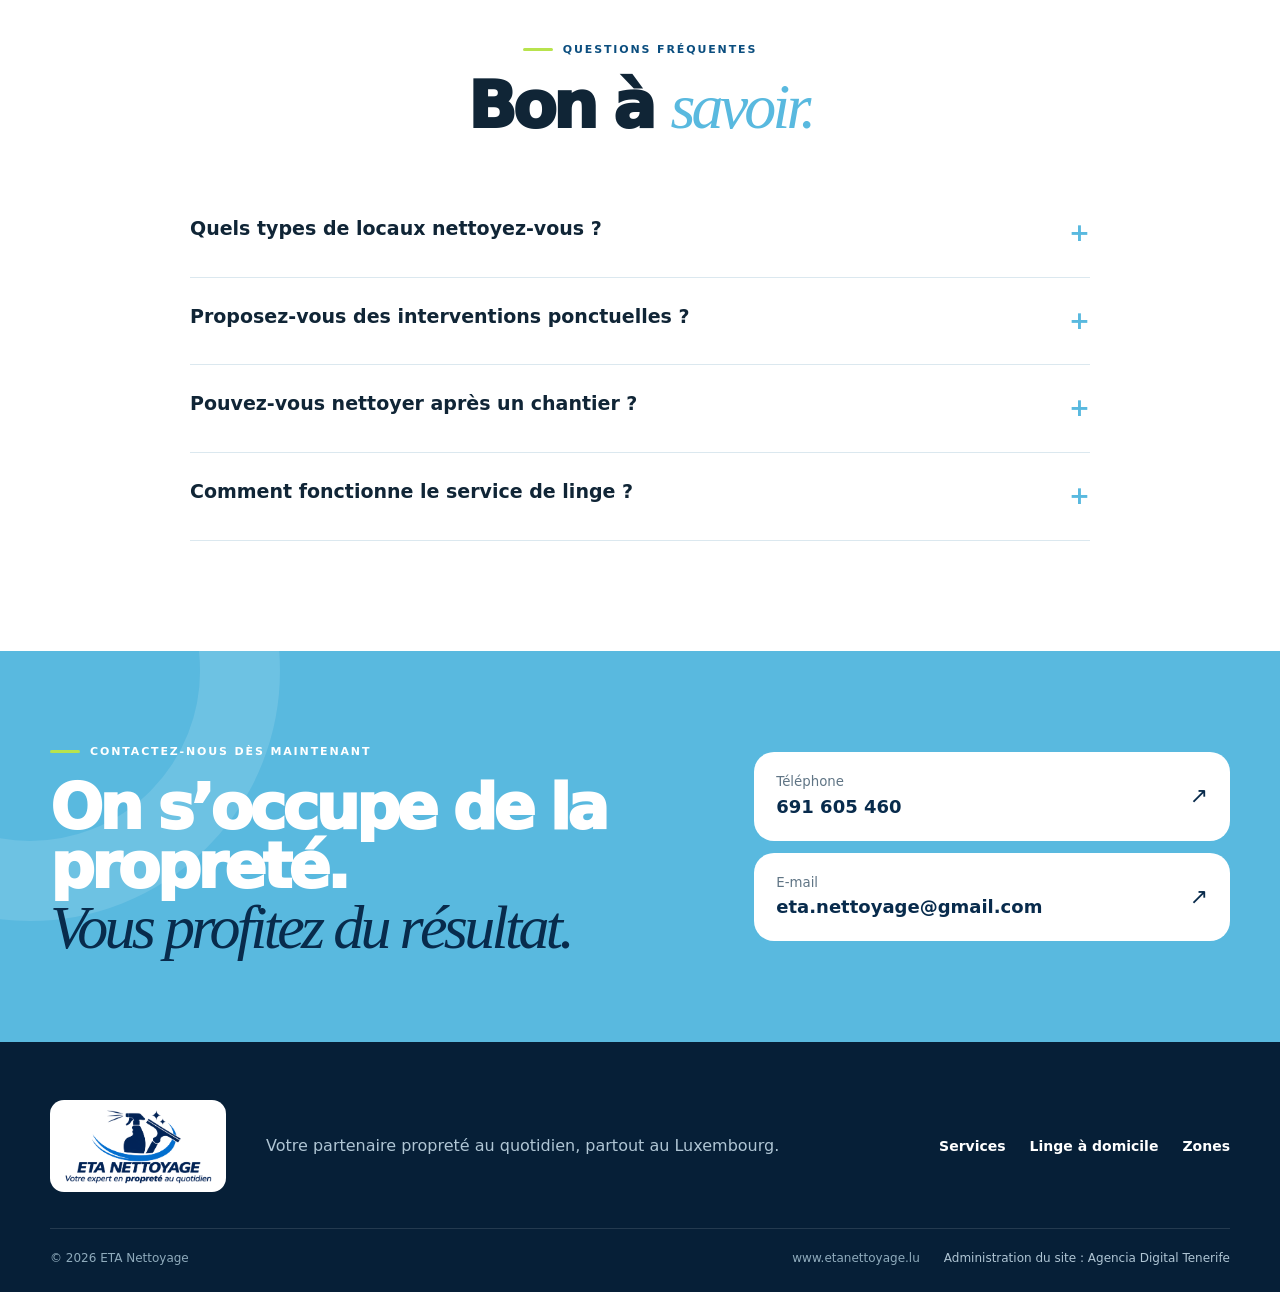
==== commit 8776ab5c: "Use approved spotless home illustration in hero" ====
--- a/index.html
+++ b/index.html
@@ -30,7 +30,7 @@
   <main id="accueil">
     <section class="hero">
       <div class="hero-copy">
-        <span class="eyebrow hero-eyebrow"><span class="hero-logo-symbol" aria-hidden="true"><img src="assets/eta-logo.png" alt=""></span><span>Votre expert en propreté au quotidien</span></span>
+        <span class="eyebrow hero-eyebrow"><span class="hero-logo-symbol" aria-hidden="true"><img src="assets/spotless-home.png" alt=""></span><span>Votre expert en propreté au quotidien</span></span>
         <h1>Votre espace,<br><em>impeccable.</em></h1>
         <p>Un service soigné pour votre maison, appartement, immeuble ou local professionnel—partout au Luxembourg.</p>
         <div class="hero-actions">
--- a/styles.css
+++ b/styles.css
@@ -17,3 +17,19 @@
   .hero h1{font-size:44px}
   .brand-footer .brand-logo{width:168px}
 }
+
+/* Exact supplied ETA artwork */
+.brand-logo{width:auto;height:72px;object-fit:contain}
+.brand-footer .brand-logo{width:auto;height:92px;background:#fff;border-radius:14px;padding:8px 12px}
+.hero-logo-symbol{position:relative;display:block;width:88px;height:56px;overflow:hidden;flex:0 0 88px}
+.hero-logo-symbol img{position:absolute;max-width:none!important;width:215px!important;height:auto!important;left:-64px;top:-10px;object-fit:initial}
+.footer-links{display:flex;align-items:center;gap:24px}
+.site-credit{color:#afc5d4;transition:.2s}
+.site-credit:hover{color:#fff;text-decoration:underline;text-underline-offset:4px}
+@media(max-width:620px){
+  .brand-logo{width:auto;height:58px}
+  .brand-footer .brand-logo{width:auto;height:84px}
+  .hero-logo-symbol{width:72px;height:48px;flex-basis:72px}
+  .hero-logo-symbol img{width:180px!important;left:-55px;top:-8px}
+  .footer-links{align-items:flex-start;flex-direction:column;gap:6px}
+}
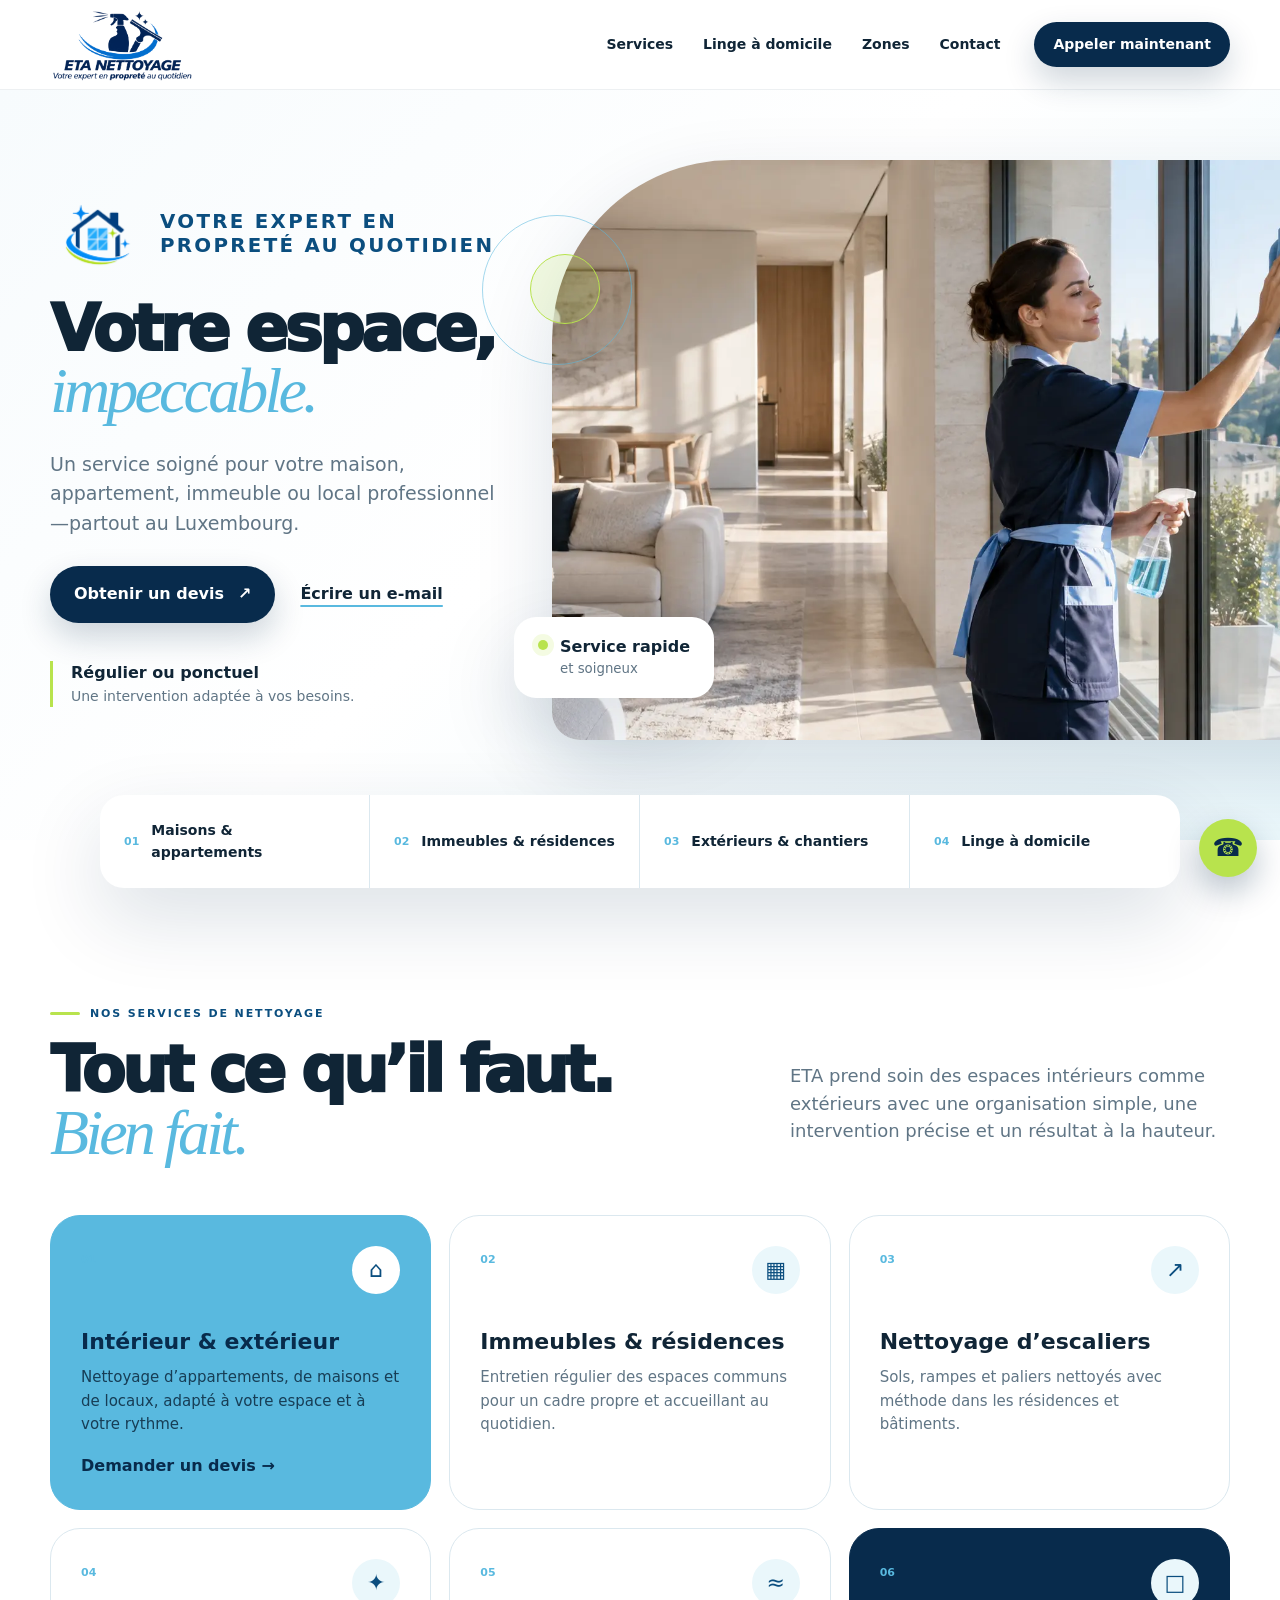
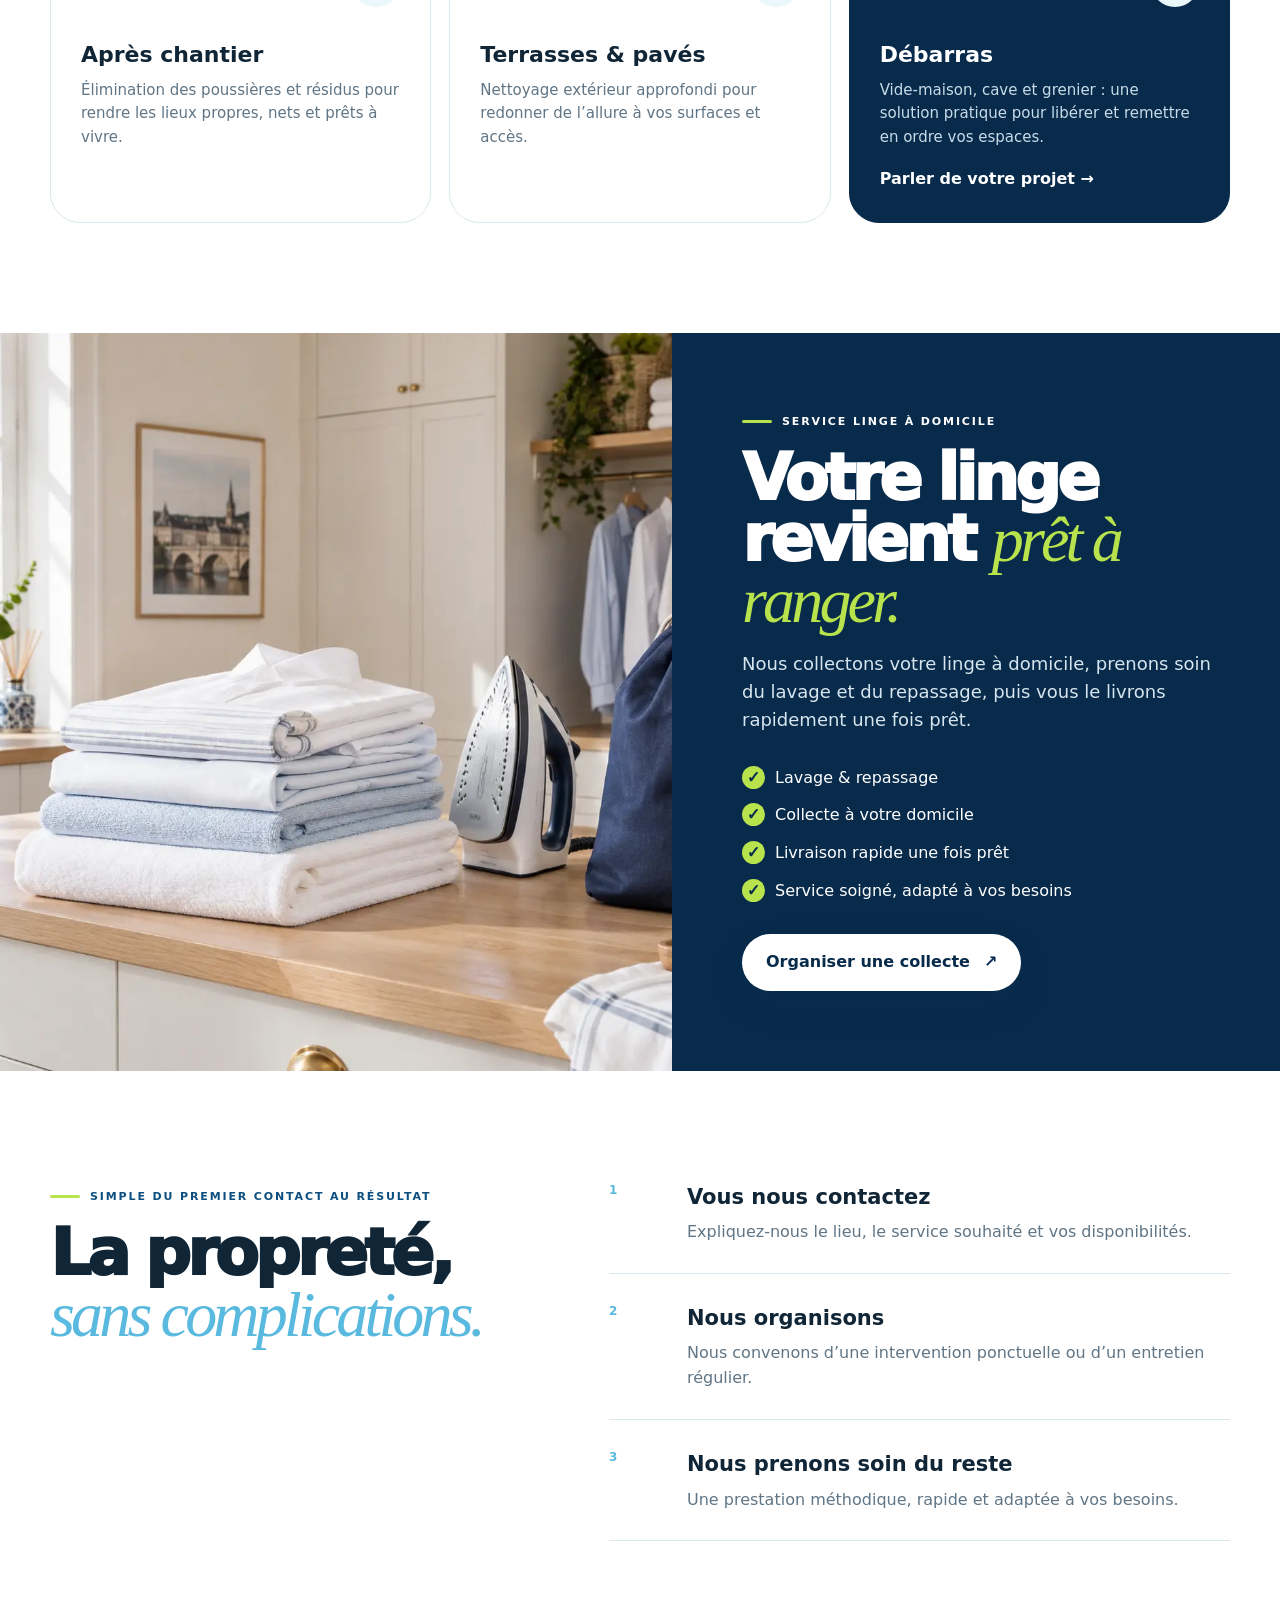
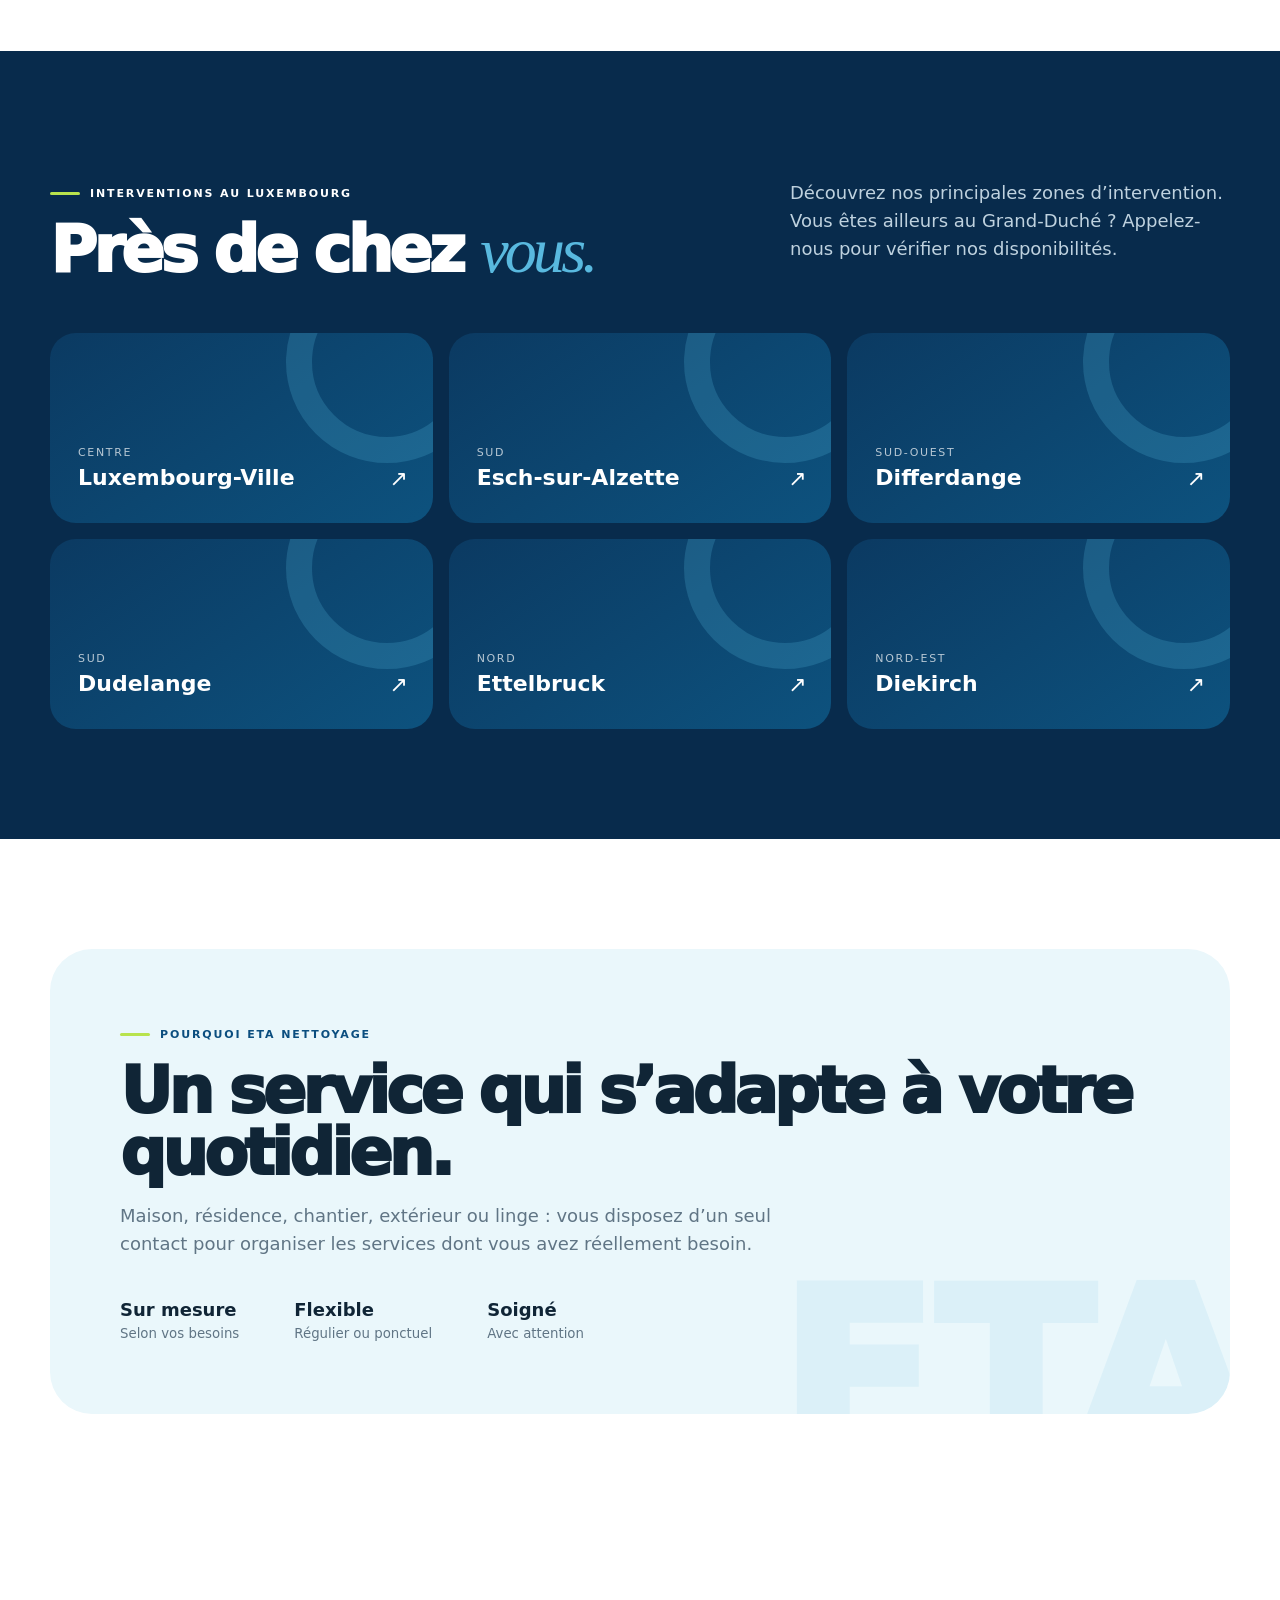
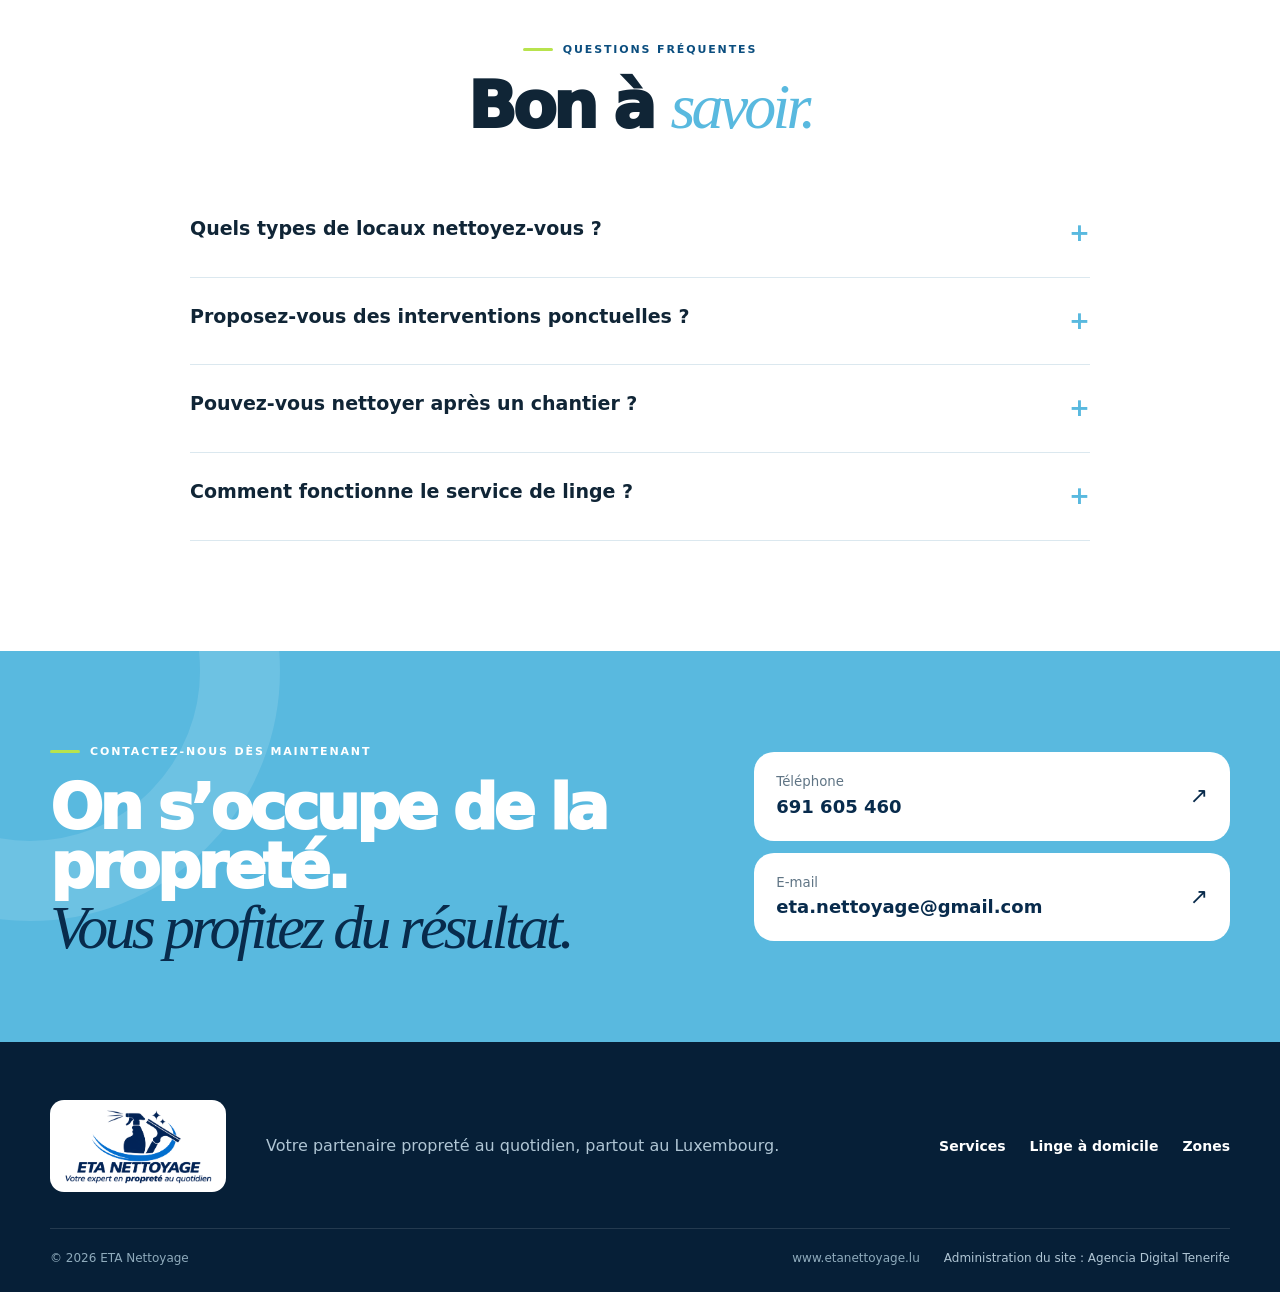
==== commit 0fe13027: "Verify etanettoyage.lu in Google Search Console" ====
--- a/index.html
+++ b/index.html
@@ -7,6 +7,7 @@
   <meta name="description" content="ETA Nettoyage : nettoyage intérieur et extérieur, immeubles, fin de chantier, terrasses, débarras et service de linge à domicile partout au Luxembourg.">
   <meta name="robots" content="index,follow,max-image-preview:large">
   <meta name="theme-color" content="#082b4c">
+  <meta name="google-site-verification" content="jH4LxW99SN15o2cFHj6tkOvaTFBvIsA_Fdm3TJ3tTUI" />
   <link rel="canonical" href="https://www.etanettoyage.lu/">
   <link rel="icon" href="assets/favicon.svg" type="image/svg+xml">
   <link rel="preload" as="image" href="assets/nettoyage-luxembourg.webp" type="image/webp">
--- a/styles.css
+++ b/styles.css
@@ -33,3 +33,11 @@
   .hero-logo-symbol img{width:180px!important;left:-55px;top:-8px}
   .footer-links{align-items:flex-start;flex-direction:column;gap:6px}
 }
+
+/* Approved spotless-home hero illustration */
+.hero-logo-symbol{width:94px;height:82px;flex:0 0 94px;overflow:visible;display:grid;place-items:center}
+.hero-logo-symbol img{position:static!important;display:block;width:88px!important;height:78px!important;max-width:100%!important;object-fit:contain!important}
+@media(max-width:620px){
+  .hero-logo-symbol{width:72px;height:64px;flex-basis:72px}
+  .hero-logo-symbol img{width:68px!important;height:60px!important}
+}
